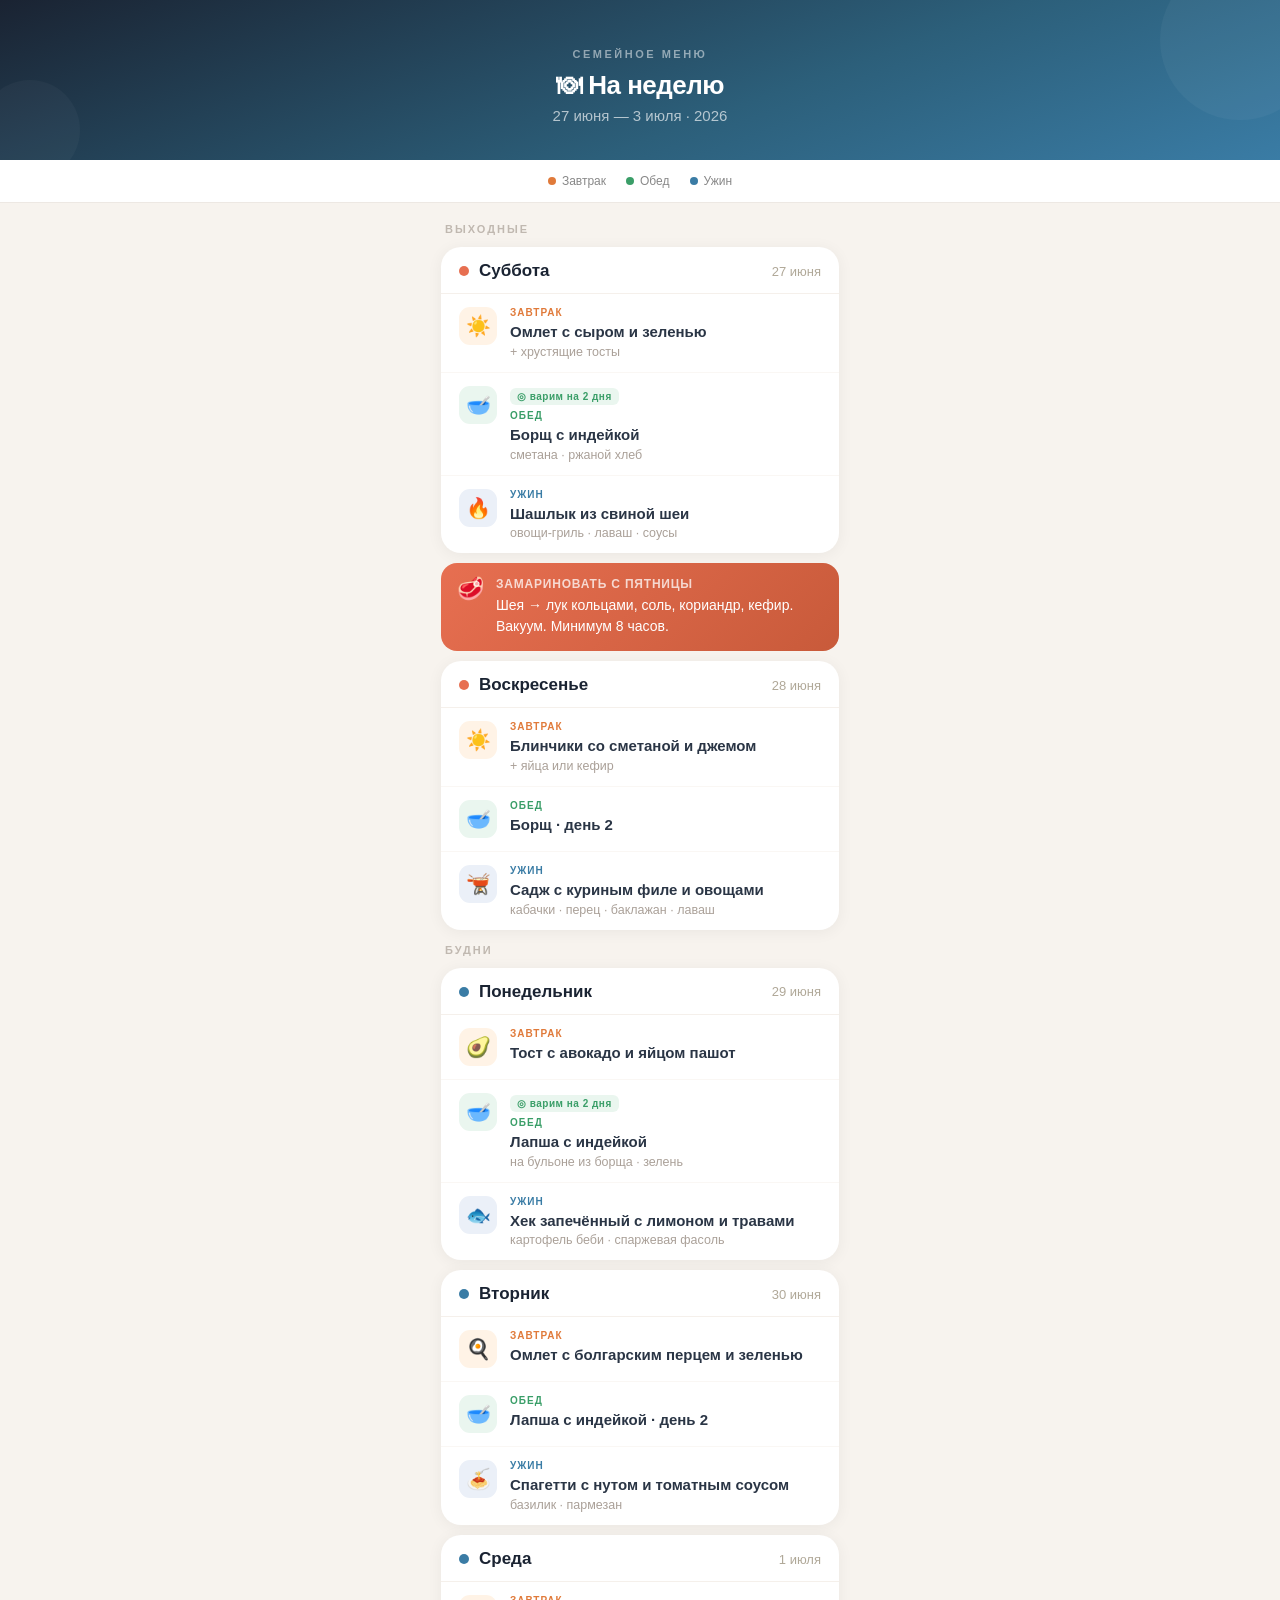
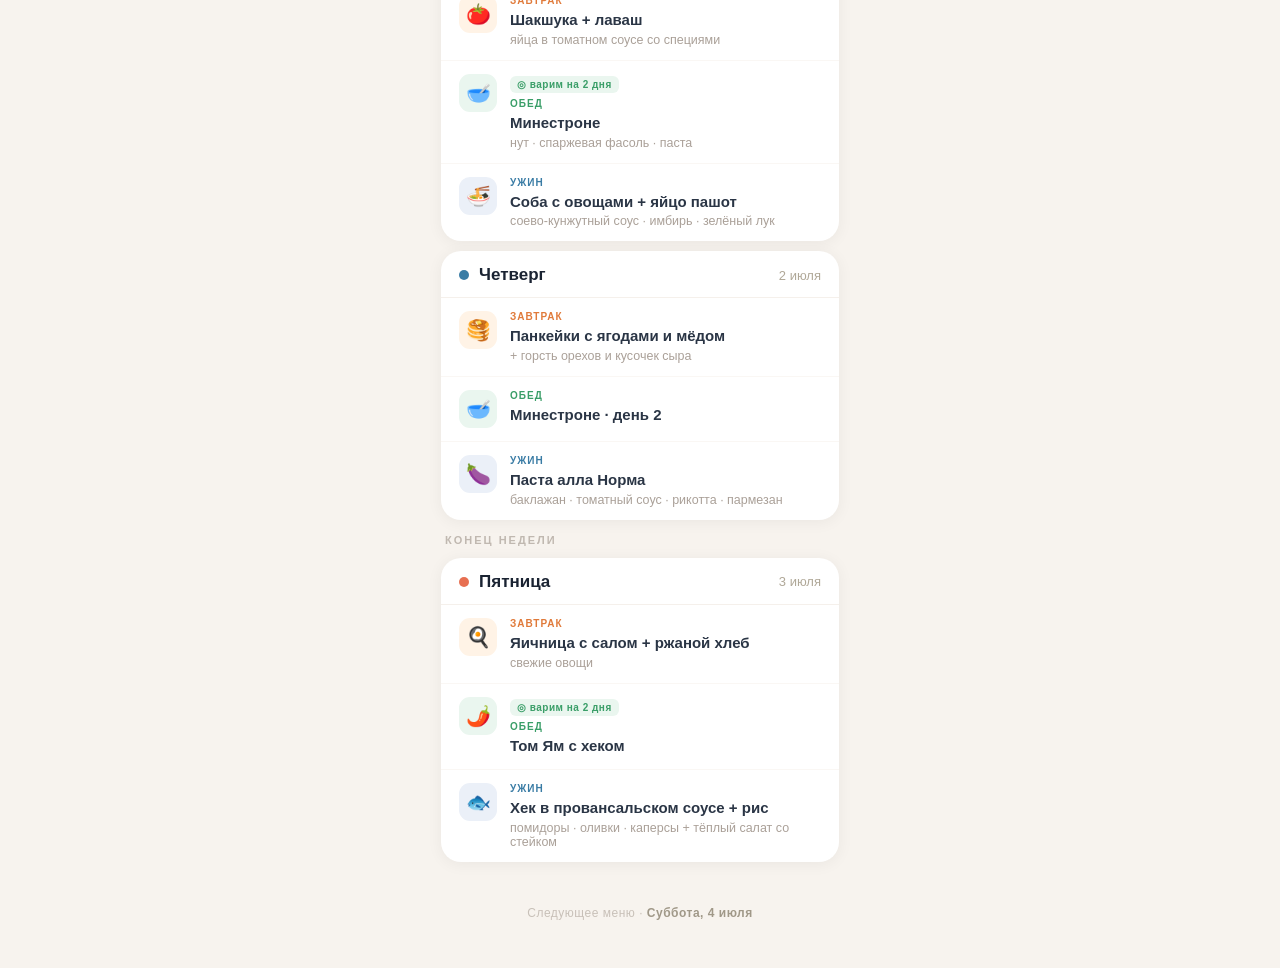
==== menu.html @ 15a36bbd "Add weekly family meal plan HTML for June 27 – July 3 Mobile-first iPhone-optimized meal plan page w" ====
<!DOCTYPE html>
<html lang="ru">
<head>
<meta charset="UTF-8">
<meta name="viewport" content="width=device-width, initial-scale=1.0, maximum-scale=1.0, user-scalable=no">
<title>Меню · 27 июня — 3 июля</title>
<style>
  * { margin: 0; padding: 0; box-sizing: border-box; }

  body {
    font-family: -apple-system, BlinkMacSystemFont, 'SF Pro Display', 'Helvetica Neue', sans-serif;
    background: #F7F3EE;
    color: #1A2332;
    min-height: 100vh;
  }

  /* HEADER */
  .header {
    background: linear-gradient(160deg, #1A2332 0%, #2C5F7A 60%, #3A7CA5 100%);
    padding: 48px 24px 36px;
    text-align: center;
    position: relative;
    overflow: hidden;
  }
  .header::before {
    content: '';
    position: absolute;
    top: -40px; right: -40px;
    width: 160px; height: 160px;
    border-radius: 50%;
    background: rgba(255,255,255,0.04);
  }
  .header::after {
    content: '';
    position: absolute;
    bottom: -20px; left: -20px;
    width: 100px; height: 100px;
    border-radius: 50%;
    background: rgba(255,255,255,0.03);
  }
  .header-label {
    font-size: 11px;
    font-weight: 600;
    letter-spacing: 2.5px;
    text-transform: uppercase;
    color: rgba(255,255,255,0.5);
    margin-bottom: 10px;
  }
  .header-title {
    font-size: 26px;
    font-weight: 800;
    color: #fff;
    margin-bottom: 6px;
    letter-spacing: -0.5px;
  }
  .header-dates {
    font-size: 15px;
    color: rgba(255,255,255,0.65);
    font-weight: 400;
  }

  /* LEGEND */
  .legend {
    display: flex;
    justify-content: center;
    gap: 20px;
    padding: 14px 20px;
    background: white;
    border-bottom: 1px solid #EDE8E3;
  }
  .legend-item {
    display: flex;
    align-items: center;
    gap: 6px;
    font-size: 12px;
    color: #888;
    font-weight: 500;
  }
  .legend-dot {
    width: 8px; height: 8px;
    border-radius: 50%;
  }

  /* CONTENT */
  .content {
    padding: 16px;
    max-width: 430px;
    margin: 0 auto;
    display: flex;
    flex-direction: column;
    gap: 10px;
  }

  /* DAY CARD */
  .day-card {
    background: white;
    border-radius: 20px;
    overflow: hidden;
    box-shadow: 0 2px 16px rgba(0,0,0,0.055);
  }

  .day-header {
    padding: 14px 18px 12px;
    border-bottom: 1px solid #F5F0EB;
    display: flex;
    align-items: center;
    gap: 10px;
  }
  .day-dot {
    width: 10px; height: 10px;
    border-radius: 50%;
    flex-shrink: 0;
  }
  .dot-weekend { background: #E76F51; }
  .dot-weekday { background: #3A7CA5; }

  .day-name {
    font-size: 17px;
    font-weight: 700;
    color: #1A2332;
    flex: 1;
  }
  .day-date {
    font-size: 13px;
    color: #B0A898;
    font-weight: 400;
  }

  /* MEAL ROW */
  .meal {
    padding: 13px 18px;
    display: flex;
    gap: 13px;
    align-items: flex-start;
    border-bottom: 1px solid #FAF7F4;
  }
  .meal:last-child { border-bottom: none; }

  .meal-icon {
    width: 38px; height: 38px;
    border-radius: 11px;
    display: flex;
    align-items: center;
    justify-content: center;
    font-size: 20px;
    flex-shrink: 0;
  }
  .icon-b { background: #FFF3E6; }
  .icon-l { background: #EAF6EF; }
  .icon-d { background: #EBF0F8; }

  .meal-content { flex: 1; }

  .meal-label {
    font-size: 10px;
    font-weight: 700;
    text-transform: uppercase;
    letter-spacing: 1px;
    margin-bottom: 3px;
  }
  .label-b { color: #E07A3A; }
  .label-l { color: #3A9E68; }
  .label-d { color: #3A7CA5; }

  .meal-text {
    font-size: 15px;
    color: #2A3545;
    line-height: 1.45;
    font-weight: 600;
  }
  .meal-sub {
    font-size: 12.5px;
    color: #AAA098;
    margin-top: 2px;
    font-weight: 400;
  }

  /* SOUP BADGE */
  .soup-tag {
    display: inline-flex;
    align-items: center;
    gap: 4px;
    font-size: 10px;
    font-weight: 700;
    letter-spacing: 0.5px;
    color: #3A9E68;
    background: #EAF6EF;
    padding: 3px 7px;
    border-radius: 6px;
    margin-bottom: 5px;
  }

  /* TIP CARD */
  .tip-card {
    border-radius: 16px;
    background: linear-gradient(135deg, #E76F51 0%, #C85A3A 100%);
    padding: 14px 16px;
    display: flex;
    gap: 12px;
    align-items: flex-start;
  }
  .tip-emoji {
    font-size: 22px;
    line-height: 1;
    flex-shrink: 0;
    margin-top: 1px;
  }
  .tip-content {}
  .tip-title {
    font-size: 12px;
    font-weight: 700;
    text-transform: uppercase;
    letter-spacing: 0.8px;
    color: rgba(255,255,255,0.75);
    margin-bottom: 4px;
  }
  .tip-text {
    font-size: 14px;
    color: white;
    line-height: 1.5;
    font-weight: 500;
  }

  /* SECTION TITLE */
  .section-title {
    font-size: 11px;
    font-weight: 700;
    letter-spacing: 2px;
    text-transform: uppercase;
    color: #C0B8B0;
    padding: 4px 4px 2px;
  }

  /* FOOTER */
  .footer {
    text-align: center;
    padding: 28px 16px 48px;
    color: #C8C0B8;
    font-size: 12px;
    font-weight: 500;
    letter-spacing: 0.5px;
  }
  .footer strong {
    color: #A09888;
  }
</style>
</head>
<body>

<div class="header">
  <div class="header-label">Семейное меню</div>
  <div class="header-title">🍽 На неделю</div>
  <div class="header-dates">27 июня — 3 июля · 2026</div>
</div>

<div class="legend">
  <div class="legend-item">
    <div class="legend-dot" style="background:#E07A3A"></div>Завтрак
  </div>
  <div class="legend-item">
    <div class="legend-dot" style="background:#3A9E68"></div>Обед
  </div>
  <div class="legend-item">
    <div class="legend-dot" style="background:#3A7CA5"></div>Ужин
  </div>
</div>

<div class="content">

  <div class="section-title">Выходные</div>

  <!-- СУББОТА -->
  <div class="day-card">
    <div class="day-header">
      <div class="day-dot dot-weekend"></div>
      <div class="day-name">Суббота</div>
      <div class="day-date">27 июня</div>
    </div>
    <div class="meal">
      <div class="meal-icon icon-b">☀️</div>
      <div class="meal-content">
        <div class="meal-label label-b">Завтрак</div>
        <div class="meal-text">Омлет с сыром и зеленью</div>
        <div class="meal-sub">+ хрустящие тосты</div>
      </div>
    </div>
    <div class="meal">
      <div class="meal-icon icon-l">🥣</div>
      <div class="meal-content">
        <div class="soup-tag">◎ варим на 2 дня</div>
        <div class="meal-label label-l">Обед</div>
        <div class="meal-text">Борщ с индейкой</div>
        <div class="meal-sub">сметана · ржаной хлеб</div>
      </div>
    </div>
    <div class="meal">
      <div class="meal-icon icon-d">🔥</div>
      <div class="meal-content">
        <div class="meal-label label-d">Ужин</div>
        <div class="meal-text">Шашлык из свиной шеи</div>
        <div class="meal-sub">овощи-гриль · лаваш · соусы</div>
      </div>
    </div>
  </div>

  <!-- TIP -->
  <div class="tip-card">
    <div class="tip-emoji">🥩</div>
    <div class="tip-content">
      <div class="tip-title">Замариновать с пятницы</div>
      <div class="tip-text">Шея → лук кольцами, соль, кориандр, кефир. Вакуум. Минимум 8 часов.</div>
    </div>
  </div>

  <!-- ВОСКРЕСЕНЬЕ -->
  <div class="day-card">
    <div class="day-header">
      <div class="day-dot dot-weekend"></div>
      <div class="day-name">Воскресенье</div>
      <div class="day-date">28 июня</div>
    </div>
    <div class="meal">
      <div class="meal-icon icon-b">☀️</div>
      <div class="meal-content">
        <div class="meal-label label-b">Завтрак</div>
        <div class="meal-text">Блинчики со сметаной и джемом</div>
        <div class="meal-sub">+ яйца или кефир</div>
      </div>
    </div>
    <div class="meal">
      <div class="meal-icon icon-l">🥣</div>
      <div class="meal-content">
        <div class="meal-label label-l">Обед</div>
        <div class="meal-text">Борщ · день 2</div>
      </div>
    </div>
    <div class="meal">
      <div class="meal-icon icon-d">🫕</div>
      <div class="meal-content">
        <div class="meal-label label-d">Ужин</div>
        <div class="meal-text">Садж с куриным филе и овощами</div>
        <div class="meal-sub">кабачки · перец · баклажан · лаваш</div>
      </div>
    </div>
  </div>

  <div class="section-title">Будни</div>

  <!-- ПОНЕДЕЛЬНИК -->
  <div class="day-card">
    <div class="day-header">
      <div class="day-dot dot-weekday"></div>
      <div class="day-name">Понедельник</div>
      <div class="day-date">29 июня</div>
    </div>
    <div class="meal">
      <div class="meal-icon icon-b">🥑</div>
      <div class="meal-content">
        <div class="meal-label label-b">Завтрак</div>
        <div class="meal-text">Тост с авокадо и яйцом пашот</div>
      </div>
    </div>
    <div class="meal">
      <div class="meal-icon icon-l">🥣</div>
      <div class="meal-content">
        <div class="soup-tag">◎ варим на 2 дня</div>
        <div class="meal-label label-l">Обед</div>
        <div class="meal-text">Лапша с индейкой</div>
        <div class="meal-sub">на бульоне из борща · зелень</div>
      </div>
    </div>
    <div class="meal">
      <div class="meal-icon icon-d">🐟</div>
      <div class="meal-content">
        <div class="meal-label label-d">Ужин</div>
        <div class="meal-text">Хек запечённый с лимоном и травами</div>
        <div class="meal-sub">картофель беби · спаржевая фасоль</div>
      </div>
    </div>
  </div>

  <!-- ВТОРНИК -->
  <div class="day-card">
    <div class="day-header">
      <div class="day-dot dot-weekday"></div>
      <div class="day-name">Вторник</div>
      <div class="day-date">30 июня</div>
    </div>
    <div class="meal">
      <div class="meal-icon icon-b">🍳</div>
      <div class="meal-content">
        <div class="meal-label label-b">Завтрак</div>
        <div class="meal-text">Омлет с болгарским перцем и зеленью</div>
      </div>
    </div>
    <div class="meal">
      <div class="meal-icon icon-l">🥣</div>
      <div class="meal-content">
        <div class="meal-label label-l">Обед</div>
        <div class="meal-text">Лапша с индейкой · день 2</div>
      </div>
    </div>
    <div class="meal">
      <div class="meal-icon icon-d">🍝</div>
      <div class="meal-content">
        <div class="meal-label label-d">Ужин</div>
        <div class="meal-text">Спагетти с нутом и томатным соусом</div>
        <div class="meal-sub">базилик · пармезан</div>
      </div>
    </div>
  </div>

  <!-- СРЕДА -->
  <div class="day-card">
    <div class="day-header">
      <div class="day-dot dot-weekday"></div>
      <div class="day-name">Среда</div>
      <div class="day-date">1 июля</div>
    </div>
    <div class="meal">
      <div class="meal-icon icon-b">🍅</div>
      <div class="meal-content">
        <div class="meal-label label-b">Завтрак</div>
        <div class="meal-text">Шакшука + лаваш</div>
        <div class="meal-sub">яйца в томатном соусе со специями</div>
      </div>
    </div>
    <div class="meal">
      <div class="meal-icon icon-l">🥣</div>
      <div class="meal-content">
        <div class="soup-tag">◎ варим на 2 дня</div>
        <div class="meal-label label-l">Обед</div>
        <div class="meal-text">Минестроне</div>
        <div class="meal-sub">нут · спаржевая фасоль · паста</div>
      </div>
    </div>
    <div class="meal">
      <div class="meal-icon icon-d">🍜</div>
      <div class="meal-content">
        <div class="meal-label label-d">Ужин</div>
        <div class="meal-text">Соба с овощами + яйцо пашот</div>
        <div class="meal-sub">соево-кунжутный соус · имбирь · зелёный лук</div>
      </div>
    </div>
  </div>

  <!-- ЧЕТВЕРГ -->
  <div class="day-card">
    <div class="day-header">
      <div class="day-dot dot-weekday"></div>
      <div class="day-name">Четверг</div>
      <div class="day-date">2 июля</div>
    </div>
    <div class="meal">
      <div class="meal-icon icon-b">🥞</div>
      <div class="meal-content">
        <div class="meal-label label-b">Завтрак</div>
        <div class="meal-text">Панкейки с ягодами и мёдом</div>
        <div class="meal-sub">+ горсть орехов и кусочек сыра</div>
      </div>
    </div>
    <div class="meal">
      <div class="meal-icon icon-l">🥣</div>
      <div class="meal-content">
        <div class="meal-label label-l">Обед</div>
        <div class="meal-text">Минестроне · день 2</div>
      </div>
    </div>
    <div class="meal">
      <div class="meal-icon icon-d">🍆</div>
      <div class="meal-content">
        <div class="meal-label label-d">Ужин</div>
        <div class="meal-text">Паста алла Норма</div>
        <div class="meal-sub">баклажан · томатный соус · рикотта · пармезан</div>
      </div>
    </div>
  </div>

  <div class="section-title">Конец недели</div>

  <!-- ПЯТНИЦА -->
  <div class="day-card">
    <div class="day-header">
      <div class="day-dot dot-weekend"></div>
      <div class="day-name">Пятница</div>
      <div class="day-date">3 июля</div>
    </div>
    <div class="meal">
      <div class="meal-icon icon-b">🍳</div>
      <div class="meal-content">
        <div class="meal-label label-b">Завтрак</div>
        <div class="meal-text">Яичница с салом + ржаной хлеб</div>
        <div class="meal-sub">свежие овощи</div>
      </div>
    </div>
    <div class="meal">
      <div class="meal-icon icon-l">🌶️</div>
      <div class="meal-content">
        <div class="soup-tag">◎ варим на 2 дня</div>
        <div class="meal-label label-l">Обед</div>
        <div class="meal-text">Том Ям с хеком</div>
      </div>
    </div>
    <div class="meal">
      <div class="meal-icon icon-d">🐟</div>
      <div class="meal-content">
        <div class="meal-label label-d">Ужин</div>
        <div class="meal-text">Хек в провансальском соусе + рис</div>
        <div class="meal-sub">помидоры · оливки · каперсы + тёплый салат со стейком</div>
      </div>
    </div>
  </div>

</div>

<div class="footer">
  Следующее меню · <strong>Суббота, 4 июля</strong>
</div>

</body>
</html>
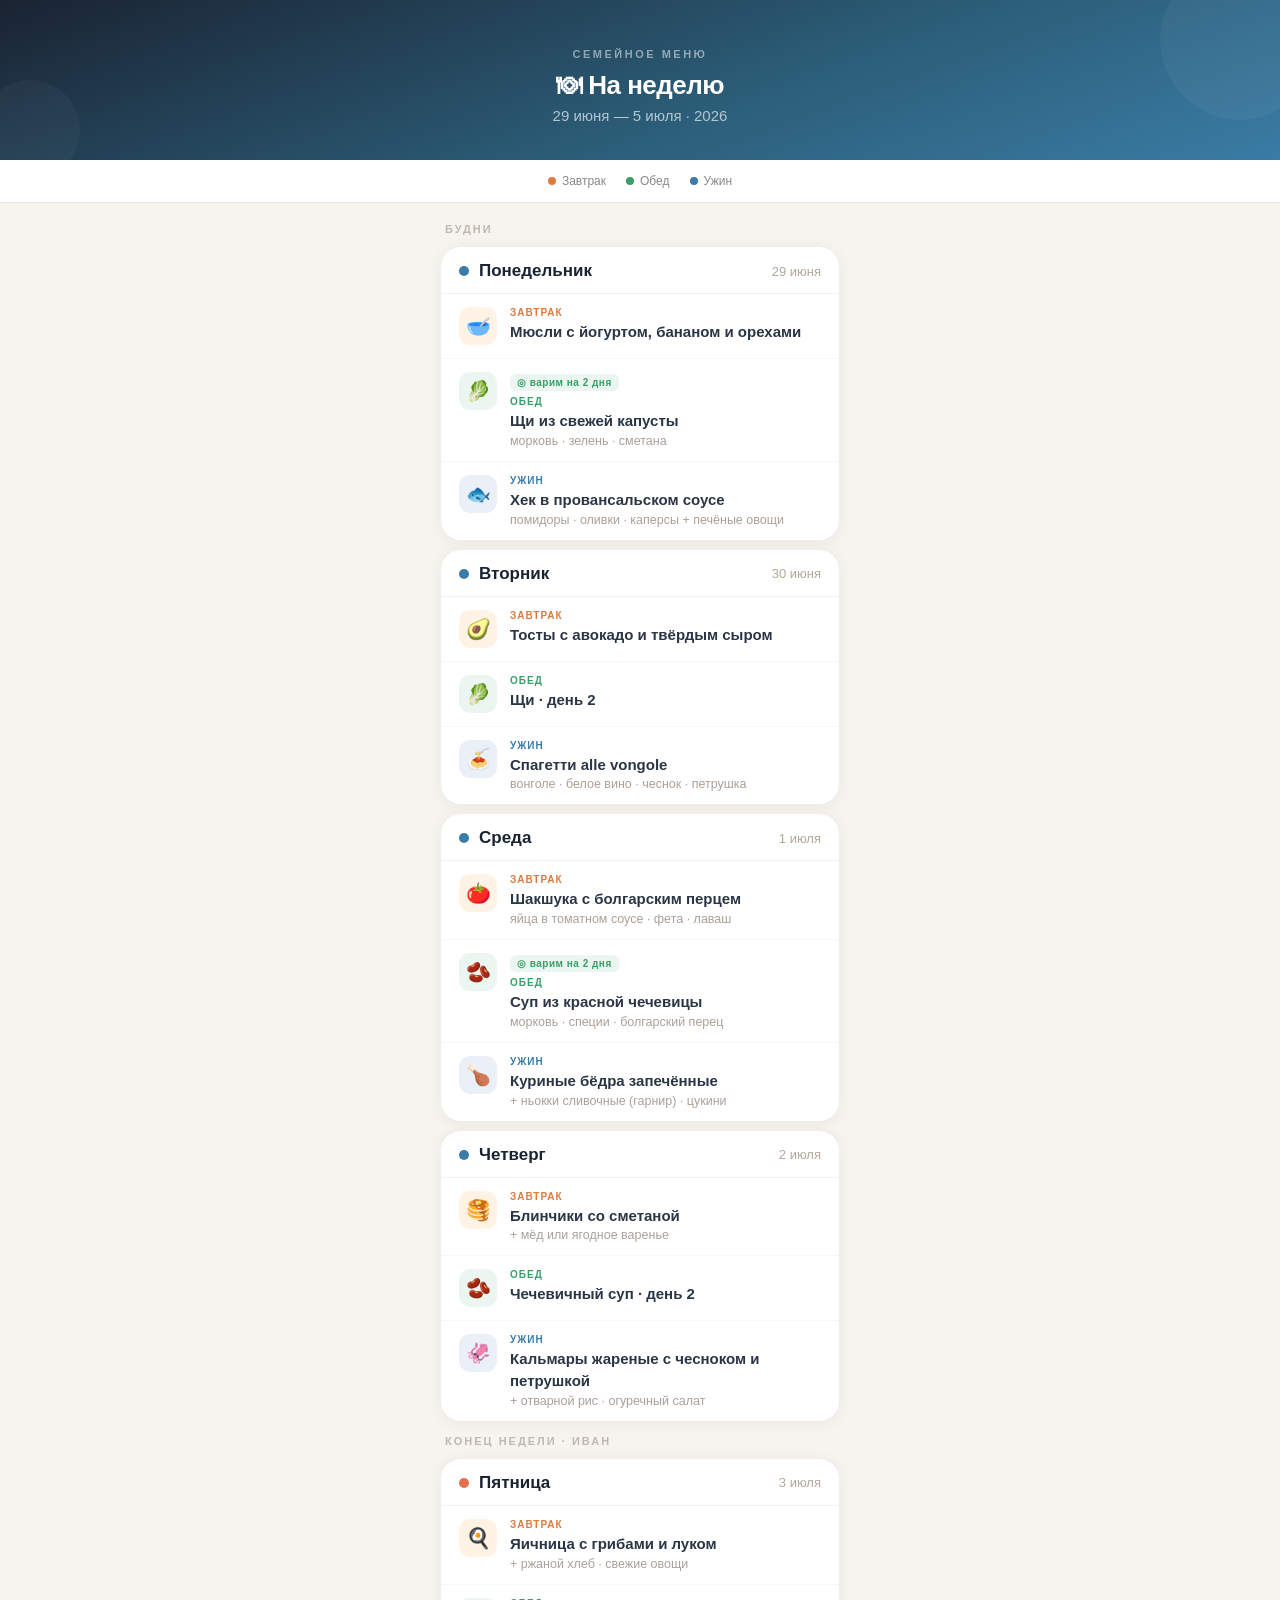
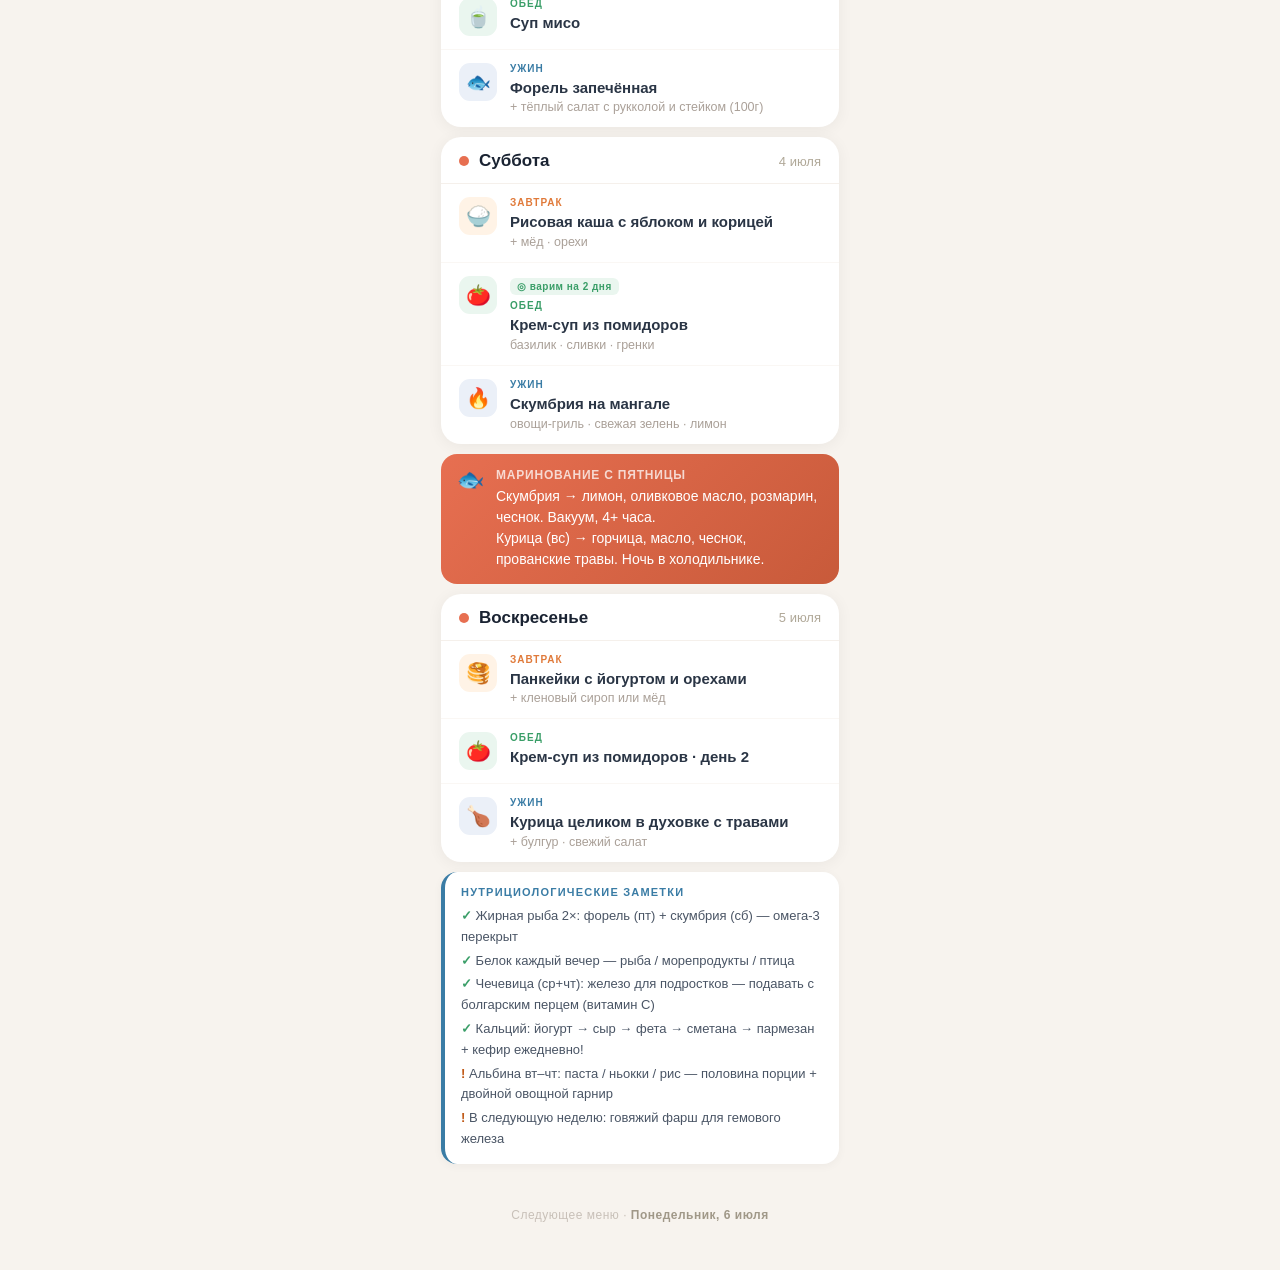
==== commit c9d4473b: "Исправленное меню 29 июня — 5 июля: замена минестроне, ньокки как гарнир, меньше яиц - Минестроне (с" ====
--- a/menu.html
+++ b/menu.html
@@ -3,7 +3,7 @@
 <head>
 <meta charset="UTF-8">
 <meta name="viewport" content="width=device-width, initial-scale=1.0, maximum-scale=1.0, user-scalable=no">
-<title>Меню · 27 июня — 3 июля</title>
+<title>Меню · 29 июня — 5 июля</title>
 <style>
   * { margin: 0; padding: 0; box-sizing: border-box; }
 
@@ -221,6 +221,32 @@
     font-weight: 500;
   }
 
+  /* NUTRI CARD */
+  .nutri-card {
+    border-radius: 16px;
+    background: white;
+    border-left: 4px solid #3A7CA5;
+    padding: 14px 16px;
+    box-shadow: 0 2px 10px rgba(0,0,0,0.045);
+  }
+  .nutri-title {
+    font-size: 11px;
+    font-weight: 700;
+    text-transform: uppercase;
+    letter-spacing: 1.2px;
+    color: #3A7CA5;
+    margin-bottom: 8px;
+  }
+  .nutri-row {
+    font-size: 13px;
+    color: #4A5565;
+    line-height: 1.6;
+    margin-bottom: 3px;
+  }
+  .nutri-row:last-child { margin-bottom: 0; }
+  .nutri-ok { color: #3A9E68; font-weight: 600; }
+  .nutri-warn { color: #C05A18; font-weight: 600; }
+
   /* SECTION TITLE */
   .section-title {
     font-size: 11px;
@@ -250,7 +276,7 @@
 <div class="header">
   <div class="header-label">Семейное меню</div>
   <div class="header-title">🍽 На неделю</div>
-  <div class="header-dates">27 июня — 3 июля · 2026</div>
+  <div class="header-dates">29 июня — 5 июля · 2026</div>
 </div>
 
 <div class="legend">
@@ -267,83 +293,6 @@
 
 <div class="content">
 
-  <div class="section-title">Выходные</div>
-
-  <!-- СУББОТА -->
-  <div class="day-card">
-    <div class="day-header">
-      <div class="day-dot dot-weekend"></div>
-      <div class="day-name">Суббота</div>
-      <div class="day-date">27 июня</div>
-    </div>
-    <div class="meal">
-      <div class="meal-icon icon-b">☀️</div>
-      <div class="meal-content">
-        <div class="meal-label label-b">Завтрак</div>
-        <div class="meal-text">Омлет с сыром и зеленью</div>
-        <div class="meal-sub">+ хрустящие тосты</div>
-      </div>
-    </div>
-    <div class="meal">
-      <div class="meal-icon icon-l">🥣</div>
-      <div class="meal-content">
-        <div class="soup-tag">◎ варим на 2 дня</div>
-        <div class="meal-label label-l">Обед</div>
-        <div class="meal-text">Борщ с индейкой</div>
-        <div class="meal-sub">сметана · ржаной хлеб</div>
-      </div>
-    </div>
-    <div class="meal">
-      <div class="meal-icon icon-d">🔥</div>
-      <div class="meal-content">
-        <div class="meal-label label-d">Ужин</div>
-        <div class="meal-text">Шашлык из свиной шеи</div>
-        <div class="meal-sub">овощи-гриль · лаваш · соусы</div>
-      </div>
-    </div>
-  </div>
-
-  <!-- TIP -->
-  <div class="tip-card">
-    <div class="tip-emoji">🥩</div>
-    <div class="tip-content">
-      <div class="tip-title">Замариновать с пятницы</div>
-      <div class="tip-text">Шея → лук кольцами, соль, кориандр, кефир. Вакуум. Минимум 8 часов.</div>
-    </div>
-  </div>
-
-  <!-- ВОСКРЕСЕНЬЕ -->
-  <div class="day-card">
-    <div class="day-header">
-      <div class="day-dot dot-weekend"></div>
-      <div class="day-name">Воскресенье</div>
-      <div class="day-date">28 июня</div>
-    </div>
-    <div class="meal">
-      <div class="meal-icon icon-b">☀️</div>
-      <div class="meal-content">
-        <div class="meal-label label-b">Завтрак</div>
-        <div class="meal-text">Блинчики со сметаной и джемом</div>
-        <div class="meal-sub">+ яйца или кефир</div>
-      </div>
-    </div>
-    <div class="meal">
-      <div class="meal-icon icon-l">🥣</div>
-      <div class="meal-content">
-        <div class="meal-label label-l">Обед</div>
-        <div class="meal-text">Борщ · день 2</div>
-      </div>
-    </div>
-    <div class="meal">
-      <div class="meal-icon icon-d">🫕</div>
-      <div class="meal-content">
-        <div class="meal-label label-d">Ужин</div>
-        <div class="meal-text">Садж с куриным филе и овощами</div>
-        <div class="meal-sub">кабачки · перец · баклажан · лаваш</div>
-      </div>
-    </div>
-  </div>
-
   <div class="section-title">Будни</div>
 
   <!-- ПОНЕДЕЛЬНИК -->
@@ -354,27 +303,27 @@
       <div class="day-date">29 июня</div>
     </div>
     <div class="meal">
-      <div class="meal-icon icon-b">🥑</div>
-      <div class="meal-content">
-        <div class="meal-label label-b">Завтрак</div>
-        <div class="meal-text">Тост с авокадо и яйцом пашот</div>
-      </div>
-    </div>
-    <div class="meal">
-      <div class="meal-icon icon-l">🥣</div>
+      <div class="meal-icon icon-b">🥣</div>
+      <div class="meal-content">
+        <div class="meal-label label-b">Завтрак</div>
+        <div class="meal-text">Мюсли с йогуртом, бананом и орехами</div>
+      </div>
+    </div>
+    <div class="meal">
+      <div class="meal-icon icon-l">🥬</div>
       <div class="meal-content">
         <div class="soup-tag">◎ варим на 2 дня</div>
         <div class="meal-label label-l">Обед</div>
-        <div class="meal-text">Лапша с индейкой</div>
-        <div class="meal-sub">на бульоне из борща · зелень</div>
+        <div class="meal-text">Щи из свежей капусты</div>
+        <div class="meal-sub">морковь · зелень · сметана</div>
       </div>
     </div>
     <div class="meal">
       <div class="meal-icon icon-d">🐟</div>
       <div class="meal-content">
         <div class="meal-label label-d">Ужин</div>
-        <div class="meal-text">Хек запечённый с лимоном и травами</div>
-        <div class="meal-sub">картофель беби · спаржевая фасоль</div>
+        <div class="meal-text">Хек в провансальском соусе</div>
+        <div class="meal-sub">помидоры · оливки · каперсы + печёные овощи</div>
       </div>
     </div>
   </div>
@@ -387,25 +336,25 @@
       <div class="day-date">30 июня</div>
     </div>
     <div class="meal">
-      <div class="meal-icon icon-b">🍳</div>
-      <div class="meal-content">
-        <div class="meal-label label-b">Завтрак</div>
-        <div class="meal-text">Омлет с болгарским перцем и зеленью</div>
-      </div>
-    </div>
-    <div class="meal">
-      <div class="meal-icon icon-l">🥣</div>
-      <div class="meal-content">
-        <div class="meal-label label-l">Обед</div>
-        <div class="meal-text">Лапша с индейкой · день 2</div>
+      <div class="meal-icon icon-b">🥑</div>
+      <div class="meal-content">
+        <div class="meal-label label-b">Завтрак</div>
+        <div class="meal-text">Тосты с авокадо и твёрдым сыром</div>
+      </div>
+    </div>
+    <div class="meal">
+      <div class="meal-icon icon-l">🥬</div>
+      <div class="meal-content">
+        <div class="meal-label label-l">Обед</div>
+        <div class="meal-text">Щи · день 2</div>
       </div>
     </div>
     <div class="meal">
       <div class="meal-icon icon-d">🍝</div>
       <div class="meal-content">
         <div class="meal-label label-d">Ужин</div>
-        <div class="meal-text">Спагетти с нутом и томатным соусом</div>
-        <div class="meal-sub">базилик · пармезан</div>
+        <div class="meal-text">Спагетти alle vongole</div>
+        <div class="meal-sub">вонголе · белое вино · чеснок · петрушка</div>
       </div>
     </div>
   </div>
@@ -421,25 +370,25 @@
       <div class="meal-icon icon-b">🍅</div>
       <div class="meal-content">
         <div class="meal-label label-b">Завтрак</div>
-        <div class="meal-text">Шакшука + лаваш</div>
-        <div class="meal-sub">яйца в томатном соусе со специями</div>
-      </div>
-    </div>
-    <div class="meal">
-      <div class="meal-icon icon-l">🥣</div>
+        <div class="meal-text">Шакшука с болгарским перцем</div>
+        <div class="meal-sub">яйца в томатном соусе · фета · лаваш</div>
+      </div>
+    </div>
+    <div class="meal">
+      <div class="meal-icon icon-l">🫘</div>
       <div class="meal-content">
         <div class="soup-tag">◎ варим на 2 дня</div>
         <div class="meal-label label-l">Обед</div>
-        <div class="meal-text">Минестроне</div>
-        <div class="meal-sub">нут · спаржевая фасоль · паста</div>
-      </div>
-    </div>
-    <div class="meal">
-      <div class="meal-icon icon-d">🍜</div>
-      <div class="meal-content">
-        <div class="meal-label label-d">Ужин</div>
-        <div class="meal-text">Соба с овощами + яйцо пашот</div>
-        <div class="meal-sub">соево-кунжутный соус · имбирь · зелёный лук</div>
+        <div class="meal-text">Суп из красной чечевицы</div>
+        <div class="meal-sub">морковь · специи · болгарский перец</div>
+      </div>
+    </div>
+    <div class="meal">
+      <div class="meal-icon icon-d">🍗</div>
+      <div class="meal-content">
+        <div class="meal-label label-d">Ужин</div>
+        <div class="meal-text">Куриные бёдра запечённые</div>
+        <div class="meal-sub">+ ньокки сливочные (гарнир) · цукини</div>
       </div>
     </div>
   </div>
@@ -455,28 +404,28 @@
       <div class="meal-icon icon-b">🥞</div>
       <div class="meal-content">
         <div class="meal-label label-b">Завтрак</div>
-        <div class="meal-text">Панкейки с ягодами и мёдом</div>
-        <div class="meal-sub">+ горсть орехов и кусочек сыра</div>
-      </div>
-    </div>
-    <div class="meal">
-      <div class="meal-icon icon-l">🥣</div>
-      <div class="meal-content">
-        <div class="meal-label label-l">Обед</div>
-        <div class="meal-text">Минестроне · день 2</div>
-      </div>
-    </div>
-    <div class="meal">
-      <div class="meal-icon icon-d">🍆</div>
-      <div class="meal-content">
-        <div class="meal-label label-d">Ужин</div>
-        <div class="meal-text">Паста алла Норма</div>
-        <div class="meal-sub">баклажан · томатный соус · рикотта · пармезан</div>
-      </div>
-    </div>
-  </div>
-
-  <div class="section-title">Конец недели</div>
+        <div class="meal-text">Блинчики со сметаной</div>
+        <div class="meal-sub">+ мёд или ягодное варенье</div>
+      </div>
+    </div>
+    <div class="meal">
+      <div class="meal-icon icon-l">🫘</div>
+      <div class="meal-content">
+        <div class="meal-label label-l">Обед</div>
+        <div class="meal-text">Чечевичный суп · день 2</div>
+      </div>
+    </div>
+    <div class="meal">
+      <div class="meal-icon icon-d">🦑</div>
+      <div class="meal-content">
+        <div class="meal-label label-d">Ужин</div>
+        <div class="meal-text">Кальмары жареные с чесноком и петрушкой</div>
+        <div class="meal-sub">+ отварной рис · огуречный салат</div>
+      </div>
+    </div>
+  </div>
+
+  <div class="section-title">Конец недели · Иван</div>
 
   <!-- ПЯТНИЦА -->
   <div class="day-card">
@@ -489,32 +438,117 @@
       <div class="meal-icon icon-b">🍳</div>
       <div class="meal-content">
         <div class="meal-label label-b">Завтрак</div>
-        <div class="meal-text">Яичница с салом + ржаной хлеб</div>
-        <div class="meal-sub">свежие овощи</div>
-      </div>
-    </div>
-    <div class="meal">
-      <div class="meal-icon icon-l">🌶️</div>
+        <div class="meal-text">Яичница с грибами и луком</div>
+        <div class="meal-sub">+ ржаной хлеб · свежие овощи</div>
+      </div>
+    </div>
+    <div class="meal">
+      <div class="meal-icon icon-l">🍵</div>
+      <div class="meal-content">
+        <div class="meal-label label-l">Обед</div>
+        <div class="meal-text">Суп мисо</div>
+      </div>
+    </div>
+    <div class="meal">
+      <div class="meal-icon icon-d">🐟</div>
+      <div class="meal-content">
+        <div class="meal-label label-d">Ужин</div>
+        <div class="meal-text">Форель запечённая</div>
+        <div class="meal-sub">+ тёплый салат с рукколой и стейком (100г)</div>
+      </div>
+    </div>
+  </div>
+
+  <!-- СУББОТА -->
+  <div class="day-card">
+    <div class="day-header">
+      <div class="day-dot dot-weekend"></div>
+      <div class="day-name">Суббота</div>
+      <div class="day-date">4 июля</div>
+    </div>
+    <div class="meal">
+      <div class="meal-icon icon-b">🍚</div>
+      <div class="meal-content">
+        <div class="meal-label label-b">Завтрак</div>
+        <div class="meal-text">Рисовая каша с яблоком и корицей</div>
+        <div class="meal-sub">+ мёд · орехи</div>
+      </div>
+    </div>
+    <div class="meal">
+      <div class="meal-icon icon-l">🍅</div>
       <div class="meal-content">
         <div class="soup-tag">◎ варим на 2 дня</div>
         <div class="meal-label label-l">Обед</div>
-        <div class="meal-text">Том Ям с хеком</div>
-      </div>
-    </div>
-    <div class="meal">
-      <div class="meal-icon icon-d">🐟</div>
-      <div class="meal-content">
-        <div class="meal-label label-d">Ужин</div>
-        <div class="meal-text">Хек в провансальском соусе + рис</div>
-        <div class="meal-sub">помидоры · оливки · каперсы + тёплый салат со стейком</div>
-      </div>
-    </div>
+        <div class="meal-text">Крем-суп из помидоров</div>
+        <div class="meal-sub">базилик · сливки · гренки</div>
+      </div>
+    </div>
+    <div class="meal">
+      <div class="meal-icon icon-d">🔥</div>
+      <div class="meal-content">
+        <div class="meal-label label-d">Ужин</div>
+        <div class="meal-text">Скумбрия на мангале</div>
+        <div class="meal-sub">овощи-гриль · свежая зелень · лимон</div>
+      </div>
+    </div>
+  </div>
+
+  <!-- TIP -->
+  <div class="tip-card">
+    <div class="tip-emoji">🐟</div>
+    <div class="tip-content">
+      <div class="tip-title">Маринование с пятницы</div>
+      <div class="tip-text">Скумбрия → лимон, оливковое масло, розмарин, чеснок. Вакуум, 4+ часа.<br>Курица (вс) → горчица, масло, чеснок, прованские травы. Ночь в холодильнике.</div>
+    </div>
+  </div>
+
+  <!-- ВОСКРЕСЕНЬЕ -->
+  <div class="day-card">
+    <div class="day-header">
+      <div class="day-dot dot-weekend"></div>
+      <div class="day-name">Воскресенье</div>
+      <div class="day-date">5 июля</div>
+    </div>
+    <div class="meal">
+      <div class="meal-icon icon-b">🥞</div>
+      <div class="meal-content">
+        <div class="meal-label label-b">Завтрак</div>
+        <div class="meal-text">Панкейки с йогуртом и орехами</div>
+        <div class="meal-sub">+ кленовый сироп или мёд</div>
+      </div>
+    </div>
+    <div class="meal">
+      <div class="meal-icon icon-l">🍅</div>
+      <div class="meal-content">
+        <div class="meal-label label-l">Обед</div>
+        <div class="meal-text">Крем-суп из помидоров · день 2</div>
+      </div>
+    </div>
+    <div class="meal">
+      <div class="meal-icon icon-d">🍗</div>
+      <div class="meal-content">
+        <div class="meal-label label-d">Ужин</div>
+        <div class="meal-text">Курица целиком в духовке с травами</div>
+        <div class="meal-sub">+ булгур · свежий салат</div>
+      </div>
+    </div>
+  </div>
+
+  <!-- NUTRI NOTES -->
+  <div class="nutri-card">
+    <div class="nutri-title">Нутрициологические заметки</div>
+    <div class="nutri-row"><span class="nutri-ok">✓</span> Жирная рыба 2×: форель (пт) + скумбрия (сб) — омега-3 перекрыт</div>
+    <div class="nutri-row"><span class="nutri-ok">✓</span> Белок каждый вечер — рыба / морепродукты / птица</div>
+    <div class="nutri-row"><span class="nutri-ok">✓</span> Чечевица (ср+чт): железо для подростков — подавать с болгарским перцем (витамин С)</div>
+    <div class="nutri-row"><span class="nutri-ok">✓</span> Кальций: йогурт → сыр → фета → сметана → пармезан + кефир ежедневно!</div>
+    <div class="nutri-row"><span class="nutri-warn">!</span> Альбина вт–чт: паста / ньокки / рис — половина порции + двойной овощной гарнир</div>
+    <div class="nutri-row"><span class="nutri-warn">!</span> В следующую неделю: говяжий фарш для гемового железа</div>
   </div>
 
 </div>
 
 <div class="footer">
-  Следующее меню · <strong>Суббота, 4 июля</strong>
+  Следующее меню · <strong>Понедельник, 6 июля</strong>
 </div>
 
 </body>
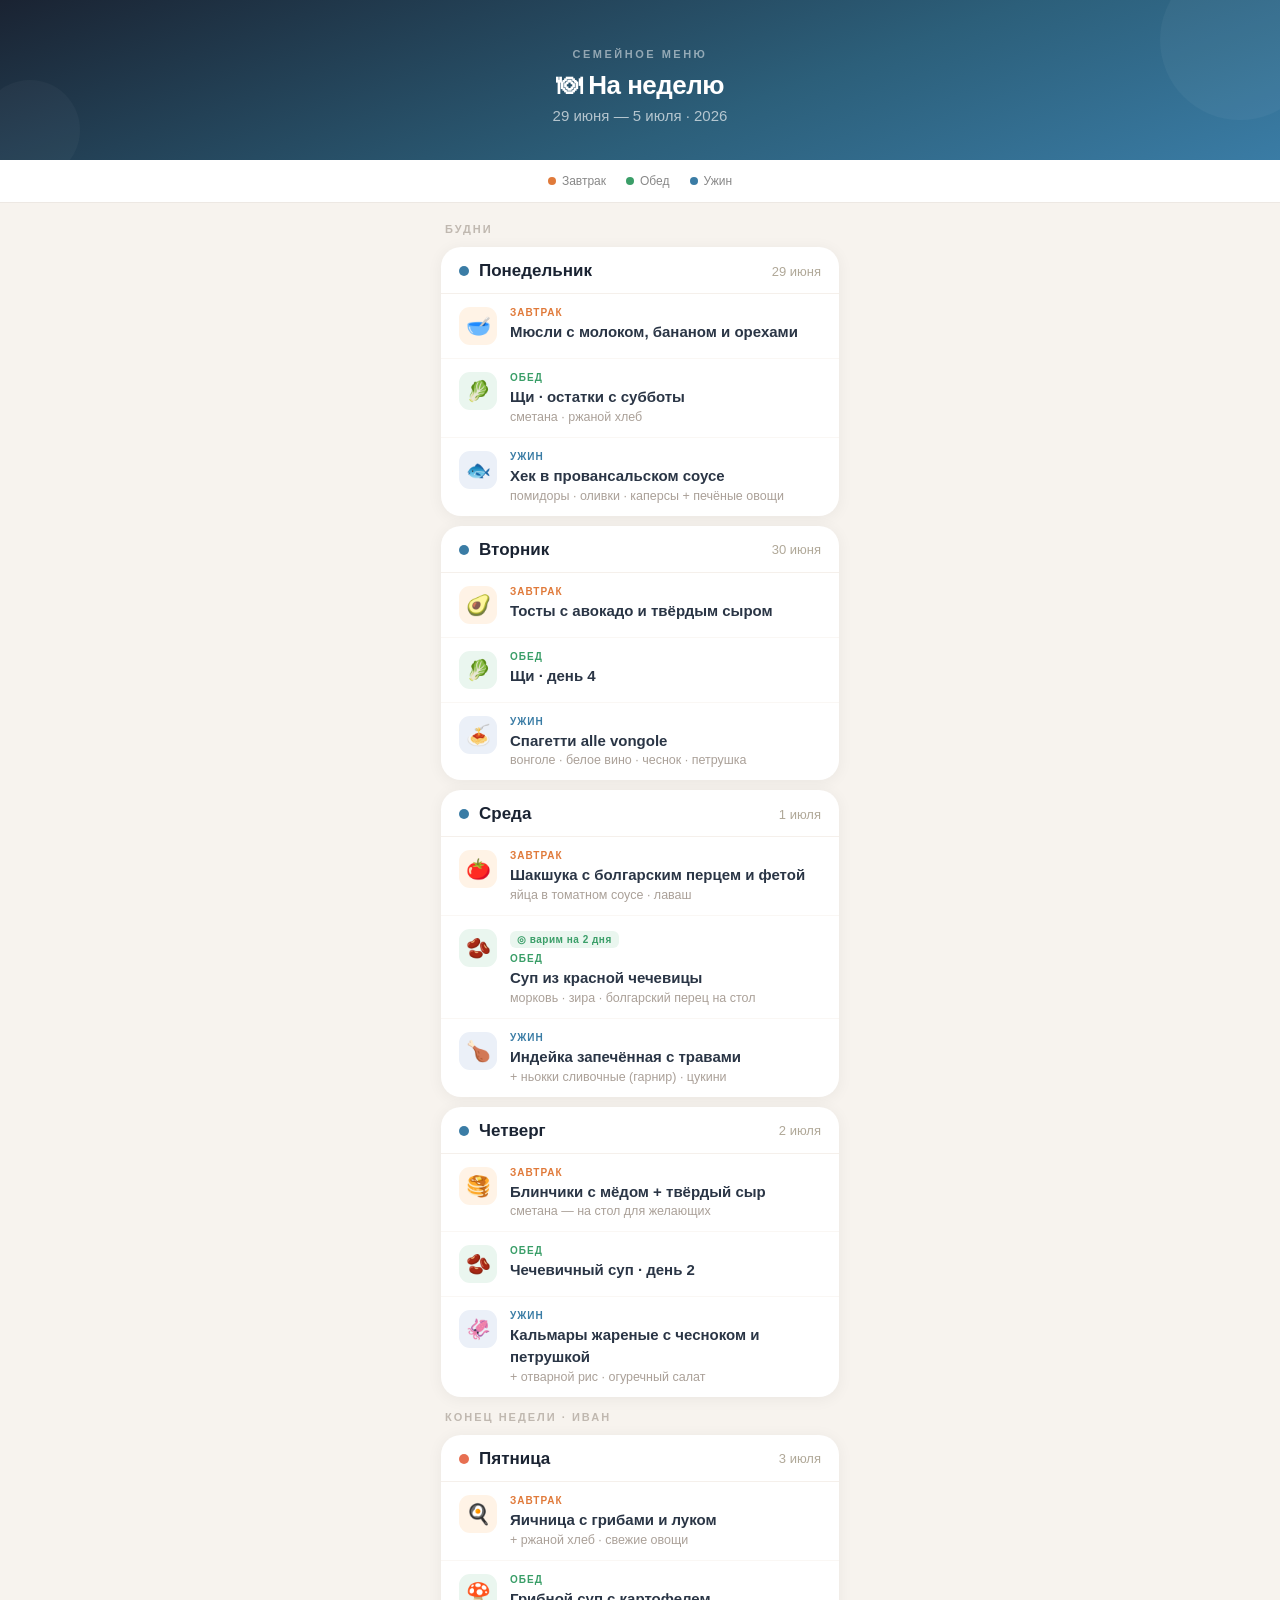
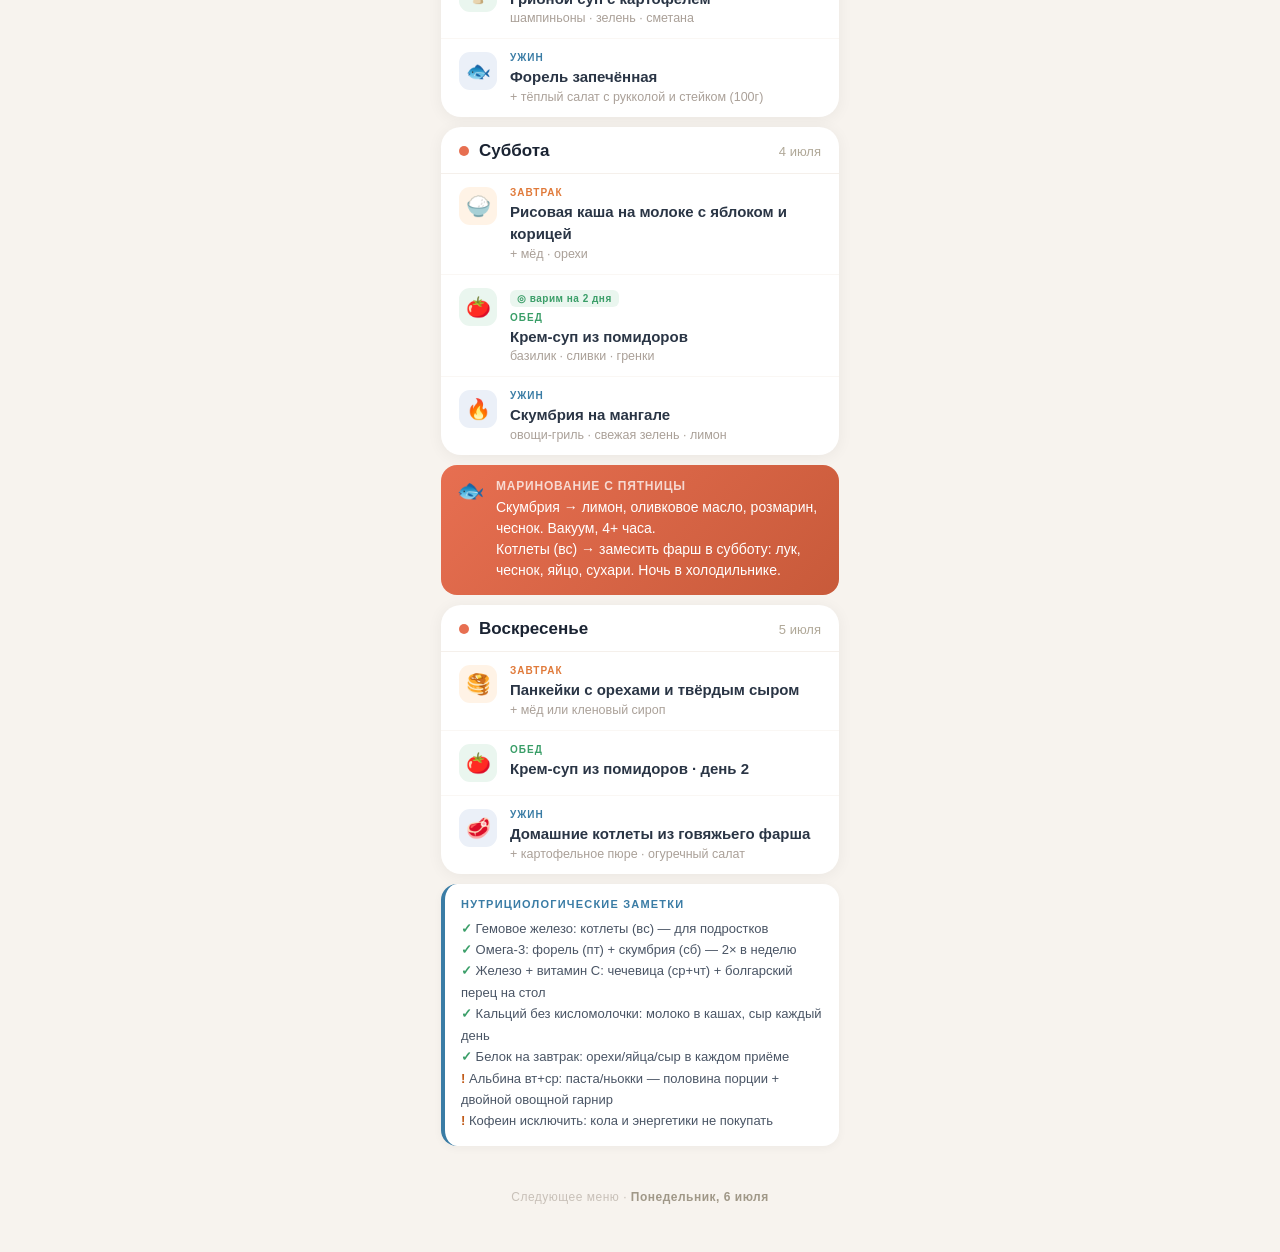
==== commit 922d4e0d: "Финальное меню 29 июня — 5 июля: баланс белка, кальций без кисломолочки, атомоксетин - Добавлена инд" ====
--- a/menu.html
+++ b/menu.html
@@ -14,7 +14,6 @@
     min-height: 100vh;
   }
 
-  /* HEADER */
   .header {
     background: linear-gradient(160deg, #1A2332 0%, #2C5F7A 60%, #3A7CA5 100%);
     padding: 48px 24px 36px;
@@ -59,7 +58,6 @@
     font-weight: 400;
   }
 
-  /* LEGEND */
   .legend {
     display: flex;
     justify-content: center;
@@ -76,12 +74,8 @@
     color: #888;
     font-weight: 500;
   }
-  .legend-dot {
-    width: 8px; height: 8px;
-    border-radius: 50%;
-  }
-
-  /* CONTENT */
+  .legend-dot { width: 8px; height: 8px; border-radius: 50%; }
+
   .content {
     padding: 16px;
     max-width: 430px;
@@ -91,14 +85,12 @@
     gap: 10px;
   }
 
-  /* DAY CARD */
   .day-card {
     background: white;
     border-radius: 20px;
     overflow: hidden;
     box-shadow: 0 2px 16px rgba(0,0,0,0.055);
   }
-
   .day-header {
     padding: 14px 18px 12px;
     border-bottom: 1px solid #F5F0EB;
@@ -106,27 +98,12 @@
     align-items: center;
     gap: 10px;
   }
-  .day-dot {
-    width: 10px; height: 10px;
-    border-radius: 50%;
-    flex-shrink: 0;
-  }
+  .day-dot { width: 10px; height: 10px; border-radius: 50%; flex-shrink: 0; }
   .dot-weekend { background: #E76F51; }
   .dot-weekday { background: #3A7CA5; }
-
-  .day-name {
-    font-size: 17px;
-    font-weight: 700;
-    color: #1A2332;
-    flex: 1;
-  }
-  .day-date {
-    font-size: 13px;
-    color: #B0A898;
-    font-weight: 400;
-  }
-
-  /* MEAL ROW */
+  .day-name { font-size: 17px; font-weight: 700; color: #1A2332; flex: 1; }
+  .day-date { font-size: 13px; color: #B0A898; font-weight: 400; }
+
   .meal {
     padding: 13px 18px;
     display: flex;
@@ -150,7 +127,6 @@
   .icon-d { background: #EBF0F8; }
 
   .meal-content { flex: 1; }
-
   .meal-label {
     font-size: 10px;
     font-weight: 700;
@@ -162,20 +138,9 @@
   .label-l { color: #3A9E68; }
   .label-d { color: #3A7CA5; }
 
-  .meal-text {
-    font-size: 15px;
-    color: #2A3545;
-    line-height: 1.45;
-    font-weight: 600;
-  }
-  .meal-sub {
-    font-size: 12.5px;
-    color: #AAA098;
-    margin-top: 2px;
-    font-weight: 400;
-  }
-
-  /* SOUP BADGE */
+  .meal-text { font-size: 15px; color: #2A3545; line-height: 1.45; font-weight: 600; }
+  .meal-sub { font-size: 12.5px; color: #AAA098; margin-top: 2px; font-weight: 400; }
+
   .soup-tag {
     display: inline-flex;
     align-items: center;
@@ -190,7 +155,6 @@
     margin-bottom: 5px;
   }
 
-  /* TIP CARD */
   .tip-card {
     border-radius: 16px;
     background: linear-gradient(135deg, #E76F51 0%, #C85A3A 100%);
@@ -199,13 +163,7 @@
     gap: 12px;
     align-items: flex-start;
   }
-  .tip-emoji {
-    font-size: 22px;
-    line-height: 1;
-    flex-shrink: 0;
-    margin-top: 1px;
-  }
-  .tip-content {}
+  .tip-emoji { font-size: 22px; line-height: 1; flex-shrink: 0; margin-top: 1px; }
   .tip-title {
     font-size: 12px;
     font-weight: 700;
@@ -214,14 +172,8 @@
     color: rgba(255,255,255,0.75);
     margin-bottom: 4px;
   }
-  .tip-text {
-    font-size: 14px;
-    color: white;
-    line-height: 1.5;
-    font-weight: 500;
-  }
-
-  /* NUTRI CARD */
+  .tip-text { font-size: 14px; color: white; line-height: 1.5; font-weight: 500; }
+
   .nutri-card {
     border-radius: 16px;
     background: white;
@@ -237,17 +189,10 @@
     color: #3A7CA5;
     margin-bottom: 8px;
   }
-  .nutri-row {
-    font-size: 13px;
-    color: #4A5565;
-    line-height: 1.6;
-    margin-bottom: 3px;
-  }
-  .nutri-row:last-child { margin-bottom: 0; }
-  .nutri-ok { color: #3A9E68; font-weight: 600; }
-  .nutri-warn { color: #C05A18; font-weight: 600; }
-
-  /* SECTION TITLE */
+  .nutri-row { font-size: 13px; color: #4A5565; line-height: 1.65; }
+  .ok { color: #3A9E68; font-weight: 700; }
+  .warn { color: #C05A18; font-weight: 700; }
+
   .section-title {
     font-size: 11px;
     font-weight: 700;
@@ -257,7 +202,6 @@
     padding: 4px 4px 2px;
   }
 
-  /* FOOTER */
   .footer {
     text-align: center;
     padding: 28px 16px 48px;
@@ -266,9 +210,7 @@
     font-weight: 500;
     letter-spacing: 0.5px;
   }
-  .footer strong {
-    color: #A09888;
-  }
+  .footer strong { color: #A09888; }
 </style>
 </head>
 <body>
@@ -280,15 +222,9 @@
 </div>
 
 <div class="legend">
-  <div class="legend-item">
-    <div class="legend-dot" style="background:#E07A3A"></div>Завтрак
-  </div>
-  <div class="legend-item">
-    <div class="legend-dot" style="background:#3A9E68"></div>Обед
-  </div>
-  <div class="legend-item">
-    <div class="legend-dot" style="background:#3A7CA5"></div>Ужин
-  </div>
+  <div class="legend-item"><div class="legend-dot" style="background:#E07A3A"></div>Завтрак</div>
+  <div class="legend-item"><div class="legend-dot" style="background:#3A9E68"></div>Обед</div>
+  <div class="legend-item"><div class="legend-dot" style="background:#3A7CA5"></div>Ужин</div>
 </div>
 
 <div class="content">
@@ -306,16 +242,15 @@
       <div class="meal-icon icon-b">🥣</div>
       <div class="meal-content">
         <div class="meal-label label-b">Завтрак</div>
-        <div class="meal-text">Мюсли с йогуртом, бананом и орехами</div>
+        <div class="meal-text">Мюсли с молоком, бананом и орехами</div>
       </div>
     </div>
     <div class="meal">
       <div class="meal-icon icon-l">🥬</div>
       <div class="meal-content">
-        <div class="soup-tag">◎ варим на 2 дня</div>
-        <div class="meal-label label-l">Обед</div>
-        <div class="meal-text">Щи из свежей капусты</div>
-        <div class="meal-sub">морковь · зелень · сметана</div>
+        <div class="meal-label label-l">Обед</div>
+        <div class="meal-text">Щи · остатки с субботы</div>
+        <div class="meal-sub">сметана · ржаной хлеб</div>
       </div>
     </div>
     <div class="meal">
@@ -346,7 +281,7 @@
       <div class="meal-icon icon-l">🥬</div>
       <div class="meal-content">
         <div class="meal-label label-l">Обед</div>
-        <div class="meal-text">Щи · день 2</div>
+        <div class="meal-text">Щи · день 4</div>
       </div>
     </div>
     <div class="meal">
@@ -370,8 +305,8 @@
       <div class="meal-icon icon-b">🍅</div>
       <div class="meal-content">
         <div class="meal-label label-b">Завтрак</div>
-        <div class="meal-text">Шакшука с болгарским перцем</div>
-        <div class="meal-sub">яйца в томатном соусе · фета · лаваш</div>
+        <div class="meal-text">Шакшука с болгарским перцем и фетой</div>
+        <div class="meal-sub">яйца в томатном соусе · лаваш</div>
       </div>
     </div>
     <div class="meal">
@@ -380,14 +315,14 @@
         <div class="soup-tag">◎ варим на 2 дня</div>
         <div class="meal-label label-l">Обед</div>
         <div class="meal-text">Суп из красной чечевицы</div>
-        <div class="meal-sub">морковь · специи · болгарский перец</div>
+        <div class="meal-sub">морковь · зира · болгарский перец на стол</div>
       </div>
     </div>
     <div class="meal">
       <div class="meal-icon icon-d">🍗</div>
       <div class="meal-content">
         <div class="meal-label label-d">Ужин</div>
-        <div class="meal-text">Куриные бёдра запечённые</div>
+        <div class="meal-text">Индейка запечённая с травами</div>
         <div class="meal-sub">+ ньокки сливочные (гарнир) · цукини</div>
       </div>
     </div>
@@ -404,8 +339,8 @@
       <div class="meal-icon icon-b">🥞</div>
       <div class="meal-content">
         <div class="meal-label label-b">Завтрак</div>
-        <div class="meal-text">Блинчики со сметаной</div>
-        <div class="meal-sub">+ мёд или ягодное варенье</div>
+        <div class="meal-text">Блинчики с мёдом + твёрдый сыр</div>
+        <div class="meal-sub">сметана — на стол для желающих</div>
       </div>
     </div>
     <div class="meal">
@@ -443,10 +378,11 @@
       </div>
     </div>
     <div class="meal">
-      <div class="meal-icon icon-l">🍵</div>
-      <div class="meal-content">
-        <div class="meal-label label-l">Обед</div>
-        <div class="meal-text">Суп мисо</div>
+      <div class="meal-icon icon-l">🍄</div>
+      <div class="meal-content">
+        <div class="meal-label label-l">Обед</div>
+        <div class="meal-text">Грибной суп с картофелем</div>
+        <div class="meal-sub">шампиньоны · зелень · сметана</div>
       </div>
     </div>
     <div class="meal">
@@ -470,7 +406,7 @@
       <div class="meal-icon icon-b">🍚</div>
       <div class="meal-content">
         <div class="meal-label label-b">Завтрак</div>
-        <div class="meal-text">Рисовая каша с яблоком и корицей</div>
+        <div class="meal-text">Рисовая каша на молоке с яблоком и корицей</div>
         <div class="meal-sub">+ мёд · орехи</div>
       </div>
     </div>
@@ -498,7 +434,7 @@
     <div class="tip-emoji">🐟</div>
     <div class="tip-content">
       <div class="tip-title">Маринование с пятницы</div>
-      <div class="tip-text">Скумбрия → лимон, оливковое масло, розмарин, чеснок. Вакуум, 4+ часа.<br>Курица (вс) → горчица, масло, чеснок, прованские травы. Ночь в холодильнике.</div>
+      <div class="tip-text">Скумбрия → лимон, оливковое масло, розмарин, чеснок. Вакуум, 4+ часа.<br>Котлеты (вс) → замесить фарш в субботу: лук, чеснок, яйцо, сухари. Ночь в холодильнике.</div>
     </div>
   </div>
 
@@ -513,8 +449,8 @@
       <div class="meal-icon icon-b">🥞</div>
       <div class="meal-content">
         <div class="meal-label label-b">Завтрак</div>
-        <div class="meal-text">Панкейки с йогуртом и орехами</div>
-        <div class="meal-sub">+ кленовый сироп или мёд</div>
+        <div class="meal-text">Панкейки с орехами и твёрдым сыром</div>
+        <div class="meal-sub">+ мёд или кленовый сироп</div>
       </div>
     </div>
     <div class="meal">
@@ -525,11 +461,11 @@
       </div>
     </div>
     <div class="meal">
-      <div class="meal-icon icon-d">🍗</div>
-      <div class="meal-content">
-        <div class="meal-label label-d">Ужин</div>
-        <div class="meal-text">Курица целиком в духовке с травами</div>
-        <div class="meal-sub">+ булгур · свежий салат</div>
+      <div class="meal-icon icon-d">🥩</div>
+      <div class="meal-content">
+        <div class="meal-label label-d">Ужин</div>
+        <div class="meal-text">Домашние котлеты из говяжьего фарша</div>
+        <div class="meal-sub">+ картофельное пюре · огуречный салат</div>
       </div>
     </div>
   </div>
@@ -537,12 +473,13 @@
   <!-- NUTRI NOTES -->
   <div class="nutri-card">
     <div class="nutri-title">Нутрициологические заметки</div>
-    <div class="nutri-row"><span class="nutri-ok">✓</span> Жирная рыба 2×: форель (пт) + скумбрия (сб) — омега-3 перекрыт</div>
-    <div class="nutri-row"><span class="nutri-ok">✓</span> Белок каждый вечер — рыба / морепродукты / птица</div>
-    <div class="nutri-row"><span class="nutri-ok">✓</span> Чечевица (ср+чт): железо для подростков — подавать с болгарским перцем (витамин С)</div>
-    <div class="nutri-row"><span class="nutri-ok">✓</span> Кальций: йогурт → сыр → фета → сметана → пармезан + кефир ежедневно!</div>
-    <div class="nutri-row"><span class="nutri-warn">!</span> Альбина вт–чт: паста / ньокки / рис — половина порции + двойной овощной гарнир</div>
-    <div class="nutri-row"><span class="nutri-warn">!</span> В следующую неделю: говяжий фарш для гемового железа</div>
+    <div class="nutri-row"><span class="ok">✓</span> Гемовое железо: котлеты (вс) — для подростков</div>
+    <div class="nutri-row"><span class="ok">✓</span> Омега-3: форель (пт) + скумбрия (сб) — 2× в неделю</div>
+    <div class="nutri-row"><span class="ok">✓</span> Железо + витамин С: чечевица (ср+чт) + болгарский перец на стол</div>
+    <div class="nutri-row"><span class="ok">✓</span> Кальций без кисломолочки: молоко в кашах, сыр каждый день</div>
+    <div class="nutri-row"><span class="ok">✓</span> Белок на завтрак: орехи/яйца/сыр в каждом приёме</div>
+    <div class="nutri-row"><span class="warn">!</span> Альбина вт+ср: паста/ньокки — половина порции + двойной овощной гарнир</div>
+    <div class="nutri-row"><span class="warn">!</span> Кофеин исключить: кола и энергетики не покупать</div>
   </div>
 
 </div>
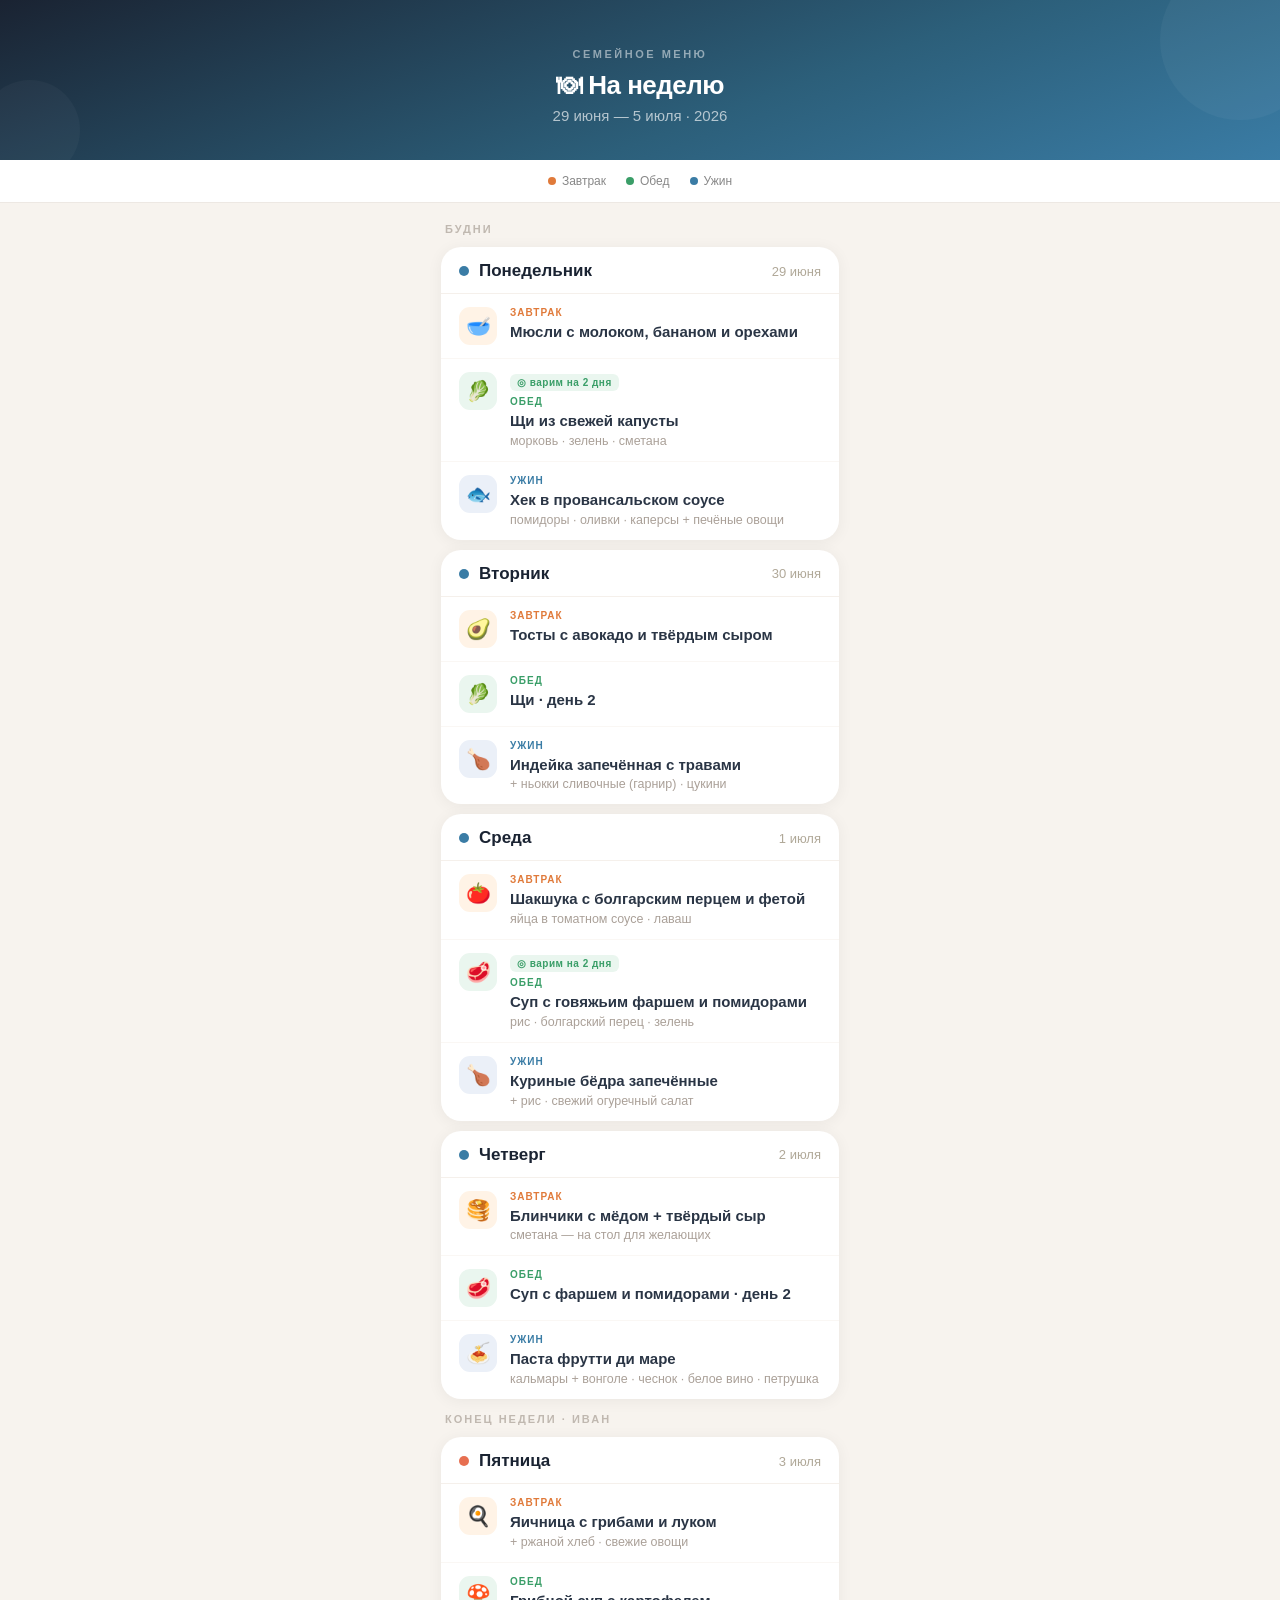
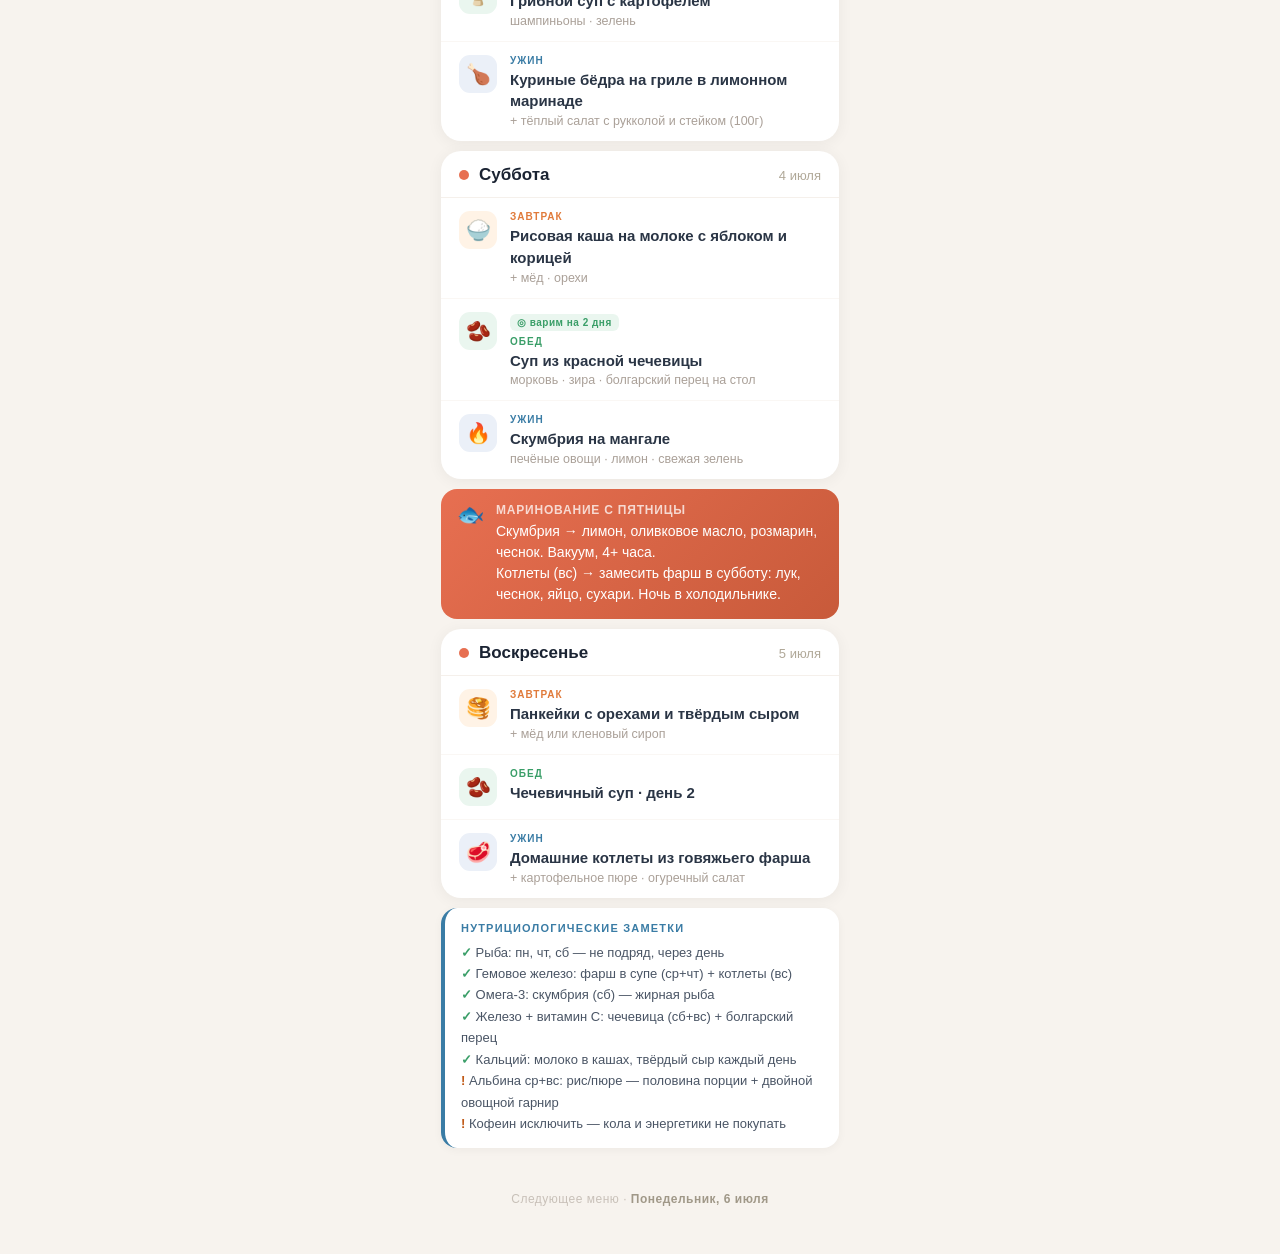
==== commit 60bdd23e: "Правка ужинов: рыба не подряд, суп с фаршем и помидорами, щи с понедельника - Убраны 2 подряд рыбных" ====
--- a/menu.html
+++ b/menu.html
@@ -248,9 +248,10 @@
     <div class="meal">
       <div class="meal-icon icon-l">🥬</div>
       <div class="meal-content">
-        <div class="meal-label label-l">Обед</div>
-        <div class="meal-text">Щи · остатки с субботы</div>
-        <div class="meal-sub">сметана · ржаной хлеб</div>
+        <div class="soup-tag">◎ варим на 2 дня</div>
+        <div class="meal-label label-l">Обед</div>
+        <div class="meal-text">Щи из свежей капусты</div>
+        <div class="meal-sub">морковь · зелень · сметана</div>
       </div>
     </div>
     <div class="meal">
@@ -281,15 +282,15 @@
       <div class="meal-icon icon-l">🥬</div>
       <div class="meal-content">
         <div class="meal-label label-l">Обед</div>
-        <div class="meal-text">Щи · день 4</div>
-      </div>
-    </div>
-    <div class="meal">
-      <div class="meal-icon icon-d">🍝</div>
-      <div class="meal-content">
-        <div class="meal-label label-d">Ужин</div>
-        <div class="meal-text">Спагетти alle vongole</div>
-        <div class="meal-sub">вонголе · белое вино · чеснок · петрушка</div>
+        <div class="meal-text">Щи · день 2</div>
+      </div>
+    </div>
+    <div class="meal">
+      <div class="meal-icon icon-d">🍗</div>
+      <div class="meal-content">
+        <div class="meal-label label-d">Ужин</div>
+        <div class="meal-text">Индейка запечённая с травами</div>
+        <div class="meal-sub">+ ньокки сливочные (гарнир) · цукини</div>
       </div>
     </div>
   </div>
@@ -310,20 +311,20 @@
       </div>
     </div>
     <div class="meal">
-      <div class="meal-icon icon-l">🫘</div>
+      <div class="meal-icon icon-l">🥩</div>
       <div class="meal-content">
         <div class="soup-tag">◎ варим на 2 дня</div>
         <div class="meal-label label-l">Обед</div>
-        <div class="meal-text">Суп из красной чечевицы</div>
-        <div class="meal-sub">морковь · зира · болгарский перец на стол</div>
+        <div class="meal-text">Суп с говяжьим фаршем и помидорами</div>
+        <div class="meal-sub">рис · болгарский перец · зелень</div>
       </div>
     </div>
     <div class="meal">
       <div class="meal-icon icon-d">🍗</div>
       <div class="meal-content">
         <div class="meal-label label-d">Ужин</div>
-        <div class="meal-text">Индейка запечённая с травами</div>
-        <div class="meal-sub">+ ньокки сливочные (гарнир) · цукини</div>
+        <div class="meal-text">Куриные бёдра запечённые</div>
+        <div class="meal-sub">+ рис · свежий огуречный салат</div>
       </div>
     </div>
   </div>
@@ -344,18 +345,18 @@
       </div>
     </div>
     <div class="meal">
-      <div class="meal-icon icon-l">🫘</div>
-      <div class="meal-content">
-        <div class="meal-label label-l">Обед</div>
-        <div class="meal-text">Чечевичный суп · день 2</div>
-      </div>
-    </div>
-    <div class="meal">
-      <div class="meal-icon icon-d">🦑</div>
-      <div class="meal-content">
-        <div class="meal-label label-d">Ужин</div>
-        <div class="meal-text">Кальмары жареные с чесноком и петрушкой</div>
-        <div class="meal-sub">+ отварной рис · огуречный салат</div>
+      <div class="meal-icon icon-l">🥩</div>
+      <div class="meal-content">
+        <div class="meal-label label-l">Обед</div>
+        <div class="meal-text">Суп с фаршем и помидорами · день 2</div>
+      </div>
+    </div>
+    <div class="meal">
+      <div class="meal-icon icon-d">🍝</div>
+      <div class="meal-content">
+        <div class="meal-label label-d">Ужин</div>
+        <div class="meal-text">Паста фрутти ди маре</div>
+        <div class="meal-sub">кальмары + вонголе · чеснок · белое вино · петрушка</div>
       </div>
     </div>
   </div>
@@ -382,14 +383,14 @@
       <div class="meal-content">
         <div class="meal-label label-l">Обед</div>
         <div class="meal-text">Грибной суп с картофелем</div>
-        <div class="meal-sub">шампиньоны · зелень · сметана</div>
-      </div>
-    </div>
-    <div class="meal">
-      <div class="meal-icon icon-d">🐟</div>
-      <div class="meal-content">
-        <div class="meal-label label-d">Ужин</div>
-        <div class="meal-text">Форель запечённая</div>
+        <div class="meal-sub">шампиньоны · зелень</div>
+      </div>
+    </div>
+    <div class="meal">
+      <div class="meal-icon icon-d">🍗</div>
+      <div class="meal-content">
+        <div class="meal-label label-d">Ужин</div>
+        <div class="meal-text">Куриные бёдра на гриле в лимонном маринаде</div>
         <div class="meal-sub">+ тёплый салат с рукколой и стейком (100г)</div>
       </div>
     </div>
@@ -411,12 +412,12 @@
       </div>
     </div>
     <div class="meal">
-      <div class="meal-icon icon-l">🍅</div>
+      <div class="meal-icon icon-l">🫘</div>
       <div class="meal-content">
         <div class="soup-tag">◎ варим на 2 дня</div>
         <div class="meal-label label-l">Обед</div>
-        <div class="meal-text">Крем-суп из помидоров</div>
-        <div class="meal-sub">базилик · сливки · гренки</div>
+        <div class="meal-text">Суп из красной чечевицы</div>
+        <div class="meal-sub">морковь · зира · болгарский перец на стол</div>
       </div>
     </div>
     <div class="meal">
@@ -424,7 +425,7 @@
       <div class="meal-content">
         <div class="meal-label label-d">Ужин</div>
         <div class="meal-text">Скумбрия на мангале</div>
-        <div class="meal-sub">овощи-гриль · свежая зелень · лимон</div>
+        <div class="meal-sub">печёные овощи · лимон · свежая зелень</div>
       </div>
     </div>
   </div>
@@ -454,10 +455,10 @@
       </div>
     </div>
     <div class="meal">
-      <div class="meal-icon icon-l">🍅</div>
-      <div class="meal-content">
-        <div class="meal-label label-l">Обед</div>
-        <div class="meal-text">Крем-суп из помидоров · день 2</div>
+      <div class="meal-icon icon-l">🫘</div>
+      <div class="meal-content">
+        <div class="meal-label label-l">Обед</div>
+        <div class="meal-text">Чечевичный суп · день 2</div>
       </div>
     </div>
     <div class="meal">
@@ -473,13 +474,13 @@
   <!-- NUTRI NOTES -->
   <div class="nutri-card">
     <div class="nutri-title">Нутрициологические заметки</div>
-    <div class="nutri-row"><span class="ok">✓</span> Гемовое железо: котлеты (вс) — для подростков</div>
-    <div class="nutri-row"><span class="ok">✓</span> Омега-3: форель (пт) + скумбрия (сб) — 2× в неделю</div>
-    <div class="nutri-row"><span class="ok">✓</span> Железо + витамин С: чечевица (ср+чт) + болгарский перец на стол</div>
-    <div class="nutri-row"><span class="ok">✓</span> Кальций без кисломолочки: молоко в кашах, сыр каждый день</div>
-    <div class="nutri-row"><span class="ok">✓</span> Белок на завтрак: орехи/яйца/сыр в каждом приёме</div>
-    <div class="nutri-row"><span class="warn">!</span> Альбина вт+ср: паста/ньокки — половина порции + двойной овощной гарнир</div>
-    <div class="nutri-row"><span class="warn">!</span> Кофеин исключить: кола и энергетики не покупать</div>
+    <div class="nutri-row"><span class="ok">✓</span> Рыба: пн, чт, сб — не подряд, через день</div>
+    <div class="nutri-row"><span class="ok">✓</span> Гемовое железо: фарш в супе (ср+чт) + котлеты (вс)</div>
+    <div class="nutri-row"><span class="ok">✓</span> Омега-3: скумбрия (сб) — жирная рыба</div>
+    <div class="nutri-row"><span class="ok">✓</span> Железо + витамин С: чечевица (сб+вс) + болгарский перец</div>
+    <div class="nutri-row"><span class="ok">✓</span> Кальций: молоко в кашах, твёрдый сыр каждый день</div>
+    <div class="nutri-row"><span class="warn">!</span> Альбина ср+вс: рис/пюре — половина порции + двойной овощной гарнир</div>
+    <div class="nutri-row"><span class="warn">!</span> Кофеин исключить — кола и энергетики не покупать</div>
   </div>
 
 </div>
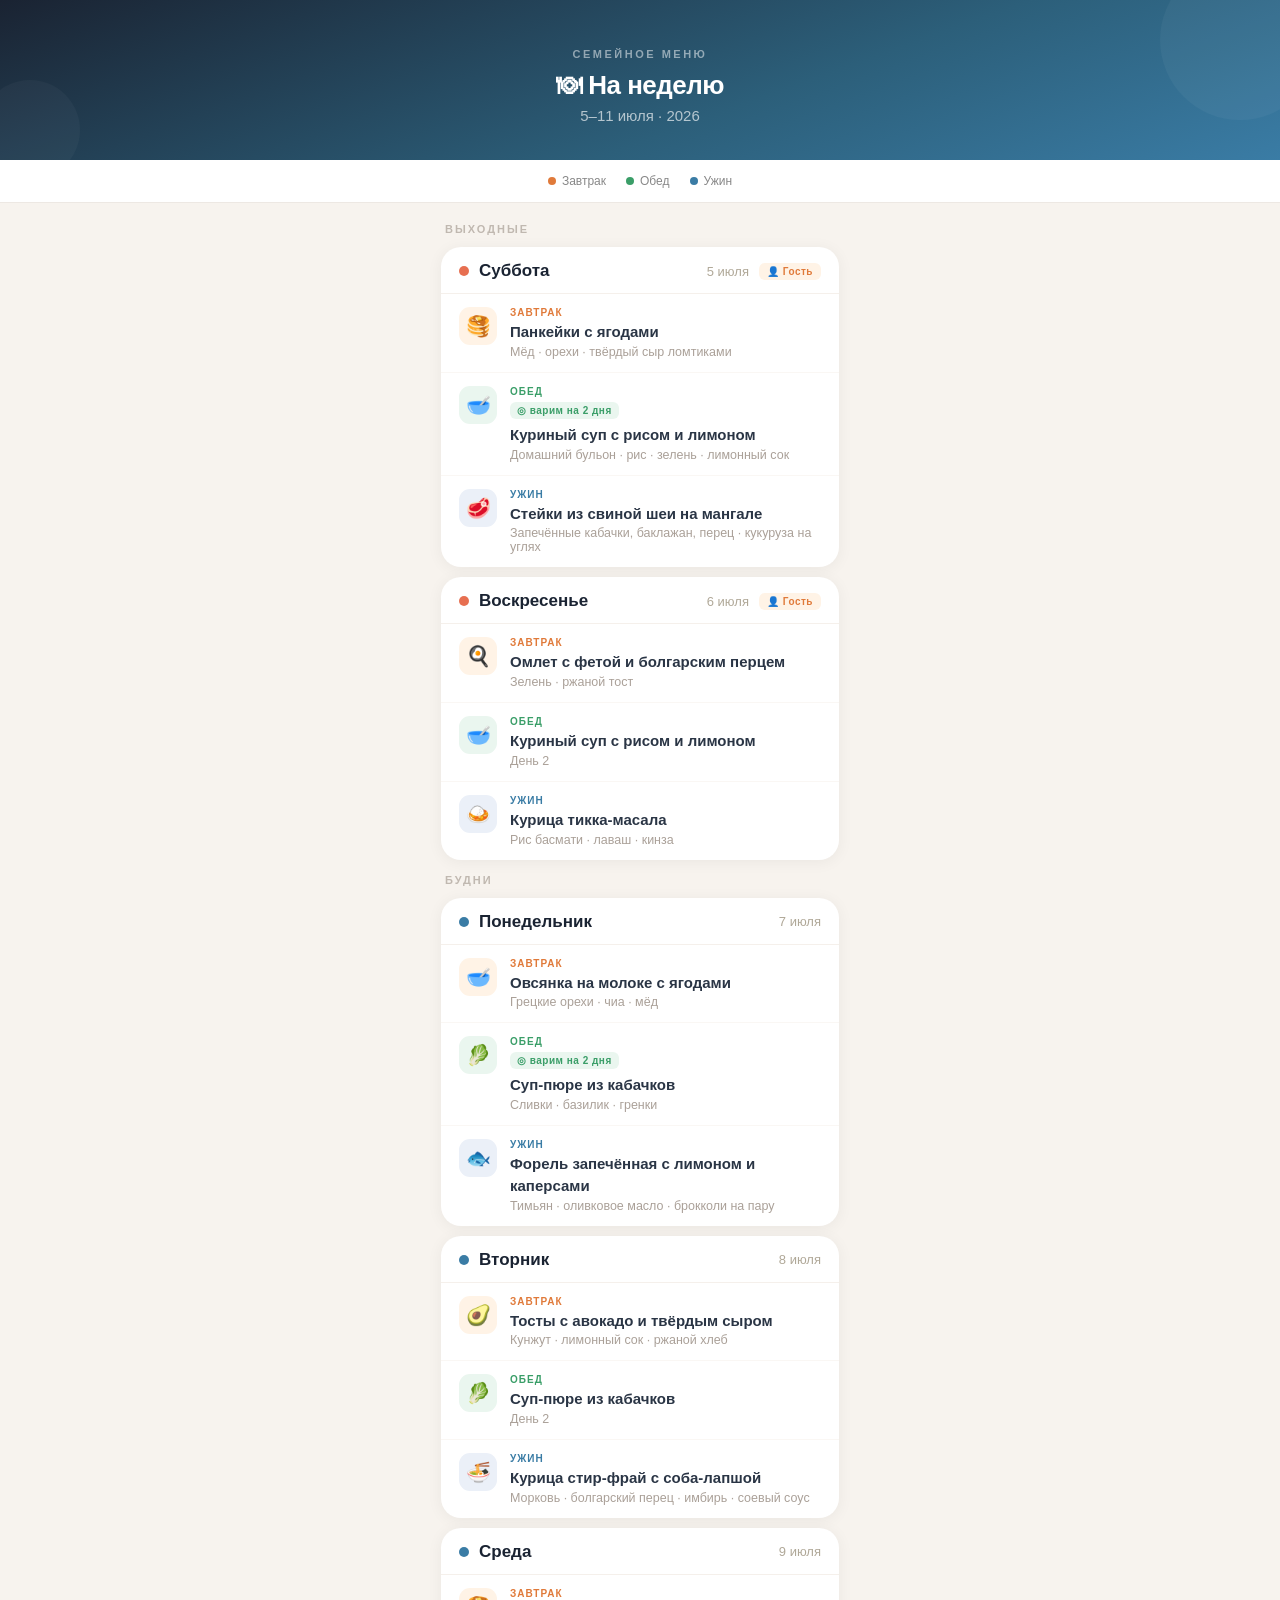
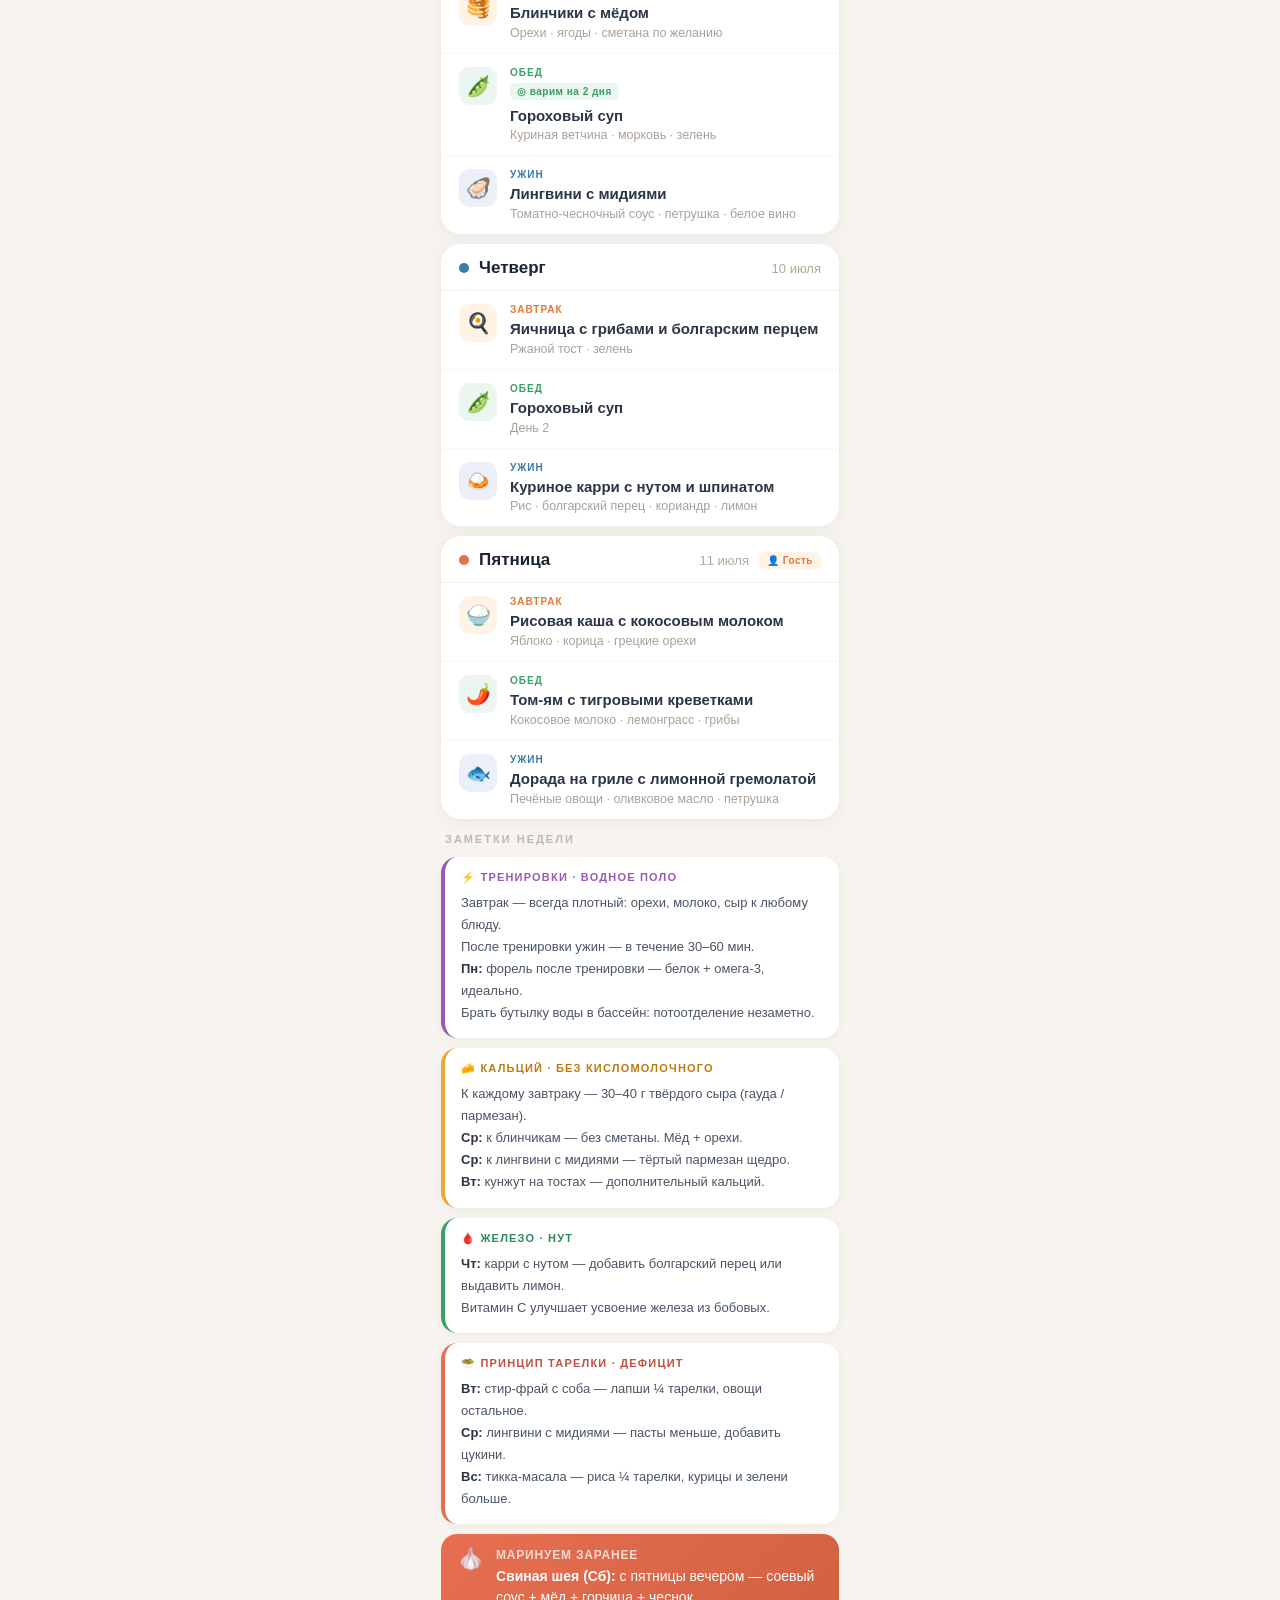
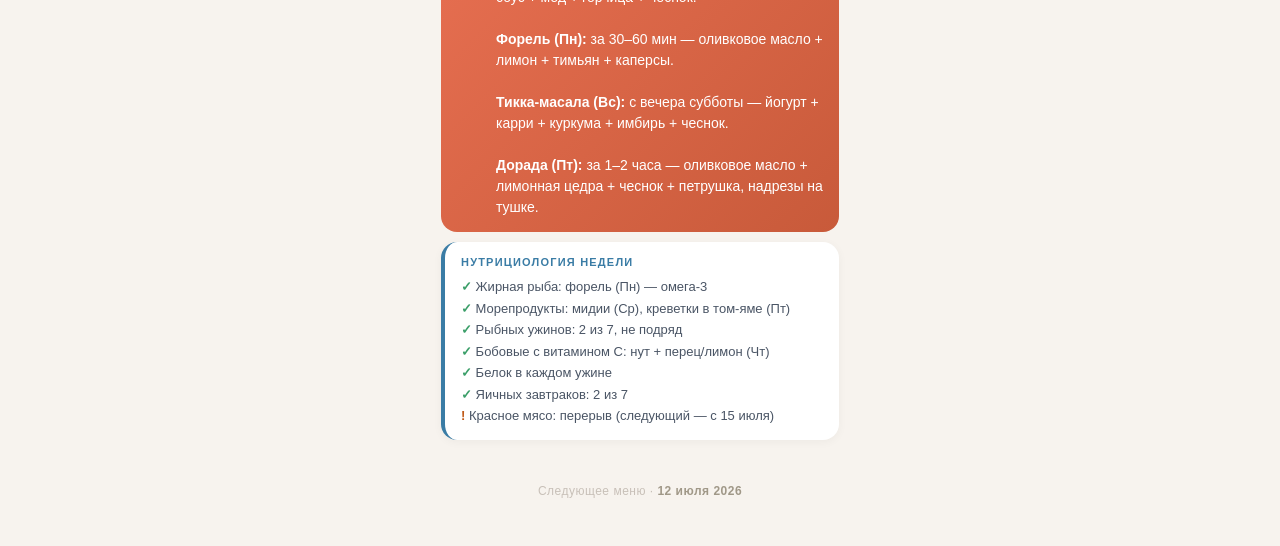
==== commit 9f3bfdac: "Меню 5–11 июля 2026: HTML + история + цикл блюд Новое меню: панкейки→стейки на мангале (Сб), тикка-м" ====
--- a/menu.html
+++ b/menu.html
@@ -3,7 +3,7 @@
 <head>
 <meta charset="UTF-8">
 <meta name="viewport" content="width=device-width, initial-scale=1.0, maximum-scale=1.0, user-scalable=no">
-<title>Меню · 29 июня — 5 июля</title>
+<title>Меню · 5–11 июля</title>
 <style>
   * { margin: 0; padding: 0; box-sizing: border-box; }
 
@@ -155,6 +155,42 @@
     margin-bottom: 5px;
   }
 
+  .guest-badge {
+    display: inline-flex;
+    align-items: center;
+    gap: 4px;
+    font-size: 10px;
+    font-weight: 700;
+    letter-spacing: 0.5px;
+    color: #E07A3A;
+    background: #FFF3E6;
+    padding: 3px 8px;
+    border-radius: 6px;
+    margin-left: auto;
+  }
+
+  .note-card {
+    border-radius: 16px;
+    background: white;
+    border-left: 4px solid #9B59B6;
+    padding: 14px 16px;
+    box-shadow: 0 2px 10px rgba(0,0,0,0.045);
+  }
+  .note-title {
+    font-size: 11px;
+    font-weight: 700;
+    text-transform: uppercase;
+    letter-spacing: 1.2px;
+    color: #9B59B6;
+    margin-bottom: 8px;
+  }
+  .note-row {
+    font-size: 13px;
+    color: #4A5565;
+    line-height: 1.7;
+  }
+  .note-row b { color: #2A3545; }
+
   .tip-card {
     border-radius: 16px;
     background: linear-gradient(135deg, #E76F51 0%, #C85A3A 100%);
@@ -218,7 +254,7 @@
 <div class="header">
   <div class="header-label">Семейное меню</div>
   <div class="header-title">🍽 На неделю</div>
-  <div class="header-dates">29 июня — 5 июля · 2026</div>
+  <div class="header-dates">5–11 июля · 2026</div>
 </div>
 
 <div class="legend">
@@ -229,6 +265,77 @@
 
 <div class="content">
 
+  <div class="section-title">Выходные</div>
+
+  <!-- СУББОТА -->
+  <div class="day-card">
+    <div class="day-header">
+      <div class="day-dot dot-weekend"></div>
+      <div class="day-name">Суббота</div>
+      <div class="day-date">5 июля</div>
+      <div class="guest-badge">👤 Гость</div>
+    </div>
+    <div class="meal">
+      <div class="meal-icon icon-b">🥞</div>
+      <div class="meal-content">
+        <div class="meal-label label-b">Завтрак</div>
+        <div class="meal-text">Панкейки с ягодами</div>
+        <div class="meal-sub">Мёд · орехи · твёрдый сыр ломтиками</div>
+      </div>
+    </div>
+    <div class="meal">
+      <div class="meal-icon icon-l">🥣</div>
+      <div class="meal-content">
+        <div class="meal-label label-l">Обед</div>
+        <div class="soup-tag">◎ варим на 2 дня</div>
+        <div class="meal-text">Куриный суп с рисом и лимоном</div>
+        <div class="meal-sub">Домашний бульон · рис · зелень · лимонный сок</div>
+      </div>
+    </div>
+    <div class="meal">
+      <div class="meal-icon icon-d">🥩</div>
+      <div class="meal-content">
+        <div class="meal-label label-d">Ужин</div>
+        <div class="meal-text">Стейки из свиной шеи на мангале</div>
+        <div class="meal-sub">Запечённые кабачки, баклажан, перец · кукуруза на углях</div>
+      </div>
+    </div>
+  </div>
+
+  <!-- ВОСКРЕСЕНЬЕ -->
+  <div class="day-card">
+    <div class="day-header">
+      <div class="day-dot dot-weekend"></div>
+      <div class="day-name">Воскресенье</div>
+      <div class="day-date">6 июля</div>
+      <div class="guest-badge">👤 Гость</div>
+    </div>
+    <div class="meal">
+      <div class="meal-icon icon-b">🍳</div>
+      <div class="meal-content">
+        <div class="meal-label label-b">Завтрак</div>
+        <div class="meal-text">Омлет с фетой и болгарским перцем</div>
+        <div class="meal-sub">Зелень · ржаной тост</div>
+      </div>
+    </div>
+    <div class="meal">
+      <div class="meal-icon icon-l">🥣</div>
+      <div class="meal-content">
+        <div class="meal-label label-l">Обед</div>
+        <div class="meal-text">Куриный суп с рисом и лимоном</div>
+        <div class="meal-sub">День 2</div>
+      </div>
+    </div>
+    <div class="meal">
+      <div class="meal-icon icon-d">🍛</div>
+      <div class="meal-content">
+        <div class="meal-label label-d">Ужин</div>
+        <div class="meal-text">Курица тикка-масала</div>
+        <div class="meal-sub">Рис басмати · лаваш · кинза</div>
+      </div>
+    </div>
+  </div>
+
   <div class="section-title">Будни</div>
 
   <!-- ПОНЕДЕЛЬНИК -->
@@ -236,30 +343,31 @@
     <div class="day-header">
       <div class="day-dot dot-weekday"></div>
       <div class="day-name">Понедельник</div>
-      <div class="day-date">29 июня</div>
+      <div class="day-date">7 июля</div>
     </div>
     <div class="meal">
       <div class="meal-icon icon-b">🥣</div>
       <div class="meal-content">
         <div class="meal-label label-b">Завтрак</div>
-        <div class="meal-text">Мюсли с молоком, бананом и орехами</div>
+        <div class="meal-text">Овсянка на молоке с ягодами</div>
+        <div class="meal-sub">Грецкие орехи · чиа · мёд</div>
       </div>
     </div>
     <div class="meal">
       <div class="meal-icon icon-l">🥬</div>
       <div class="meal-content">
+        <div class="meal-label label-l">Обед</div>
         <div class="soup-tag">◎ варим на 2 дня</div>
-        <div class="meal-label label-l">Обед</div>
-        <div class="meal-text">Щи из свежей капусты</div>
-        <div class="meal-sub">морковь · зелень · сметана</div>
+        <div class="meal-text">Суп-пюре из кабачков</div>
+        <div class="meal-sub">Сливки · базилик · гренки</div>
       </div>
     </div>
     <div class="meal">
       <div class="meal-icon icon-d">🐟</div>
       <div class="meal-content">
         <div class="meal-label label-d">Ужин</div>
-        <div class="meal-text">Хек в провансальском соусе</div>
-        <div class="meal-sub">помидоры · оливки · каперсы + печёные овощи</div>
+        <div class="meal-text">Форель запечённая с лимоном и каперсами</div>
+        <div class="meal-sub">Тимьян · оливковое масло · брокколи на пару</div>
       </div>
     </div>
   </div>
@@ -269,28 +377,30 @@
     <div class="day-header">
       <div class="day-dot dot-weekday"></div>
       <div class="day-name">Вторник</div>
-      <div class="day-date">30 июня</div>
+      <div class="day-date">8 июля</div>
     </div>
     <div class="meal">
       <div class="meal-icon icon-b">🥑</div>
       <div class="meal-content">
         <div class="meal-label label-b">Завтрак</div>
         <div class="meal-text">Тосты с авокадо и твёрдым сыром</div>
+        <div class="meal-sub">Кунжут · лимонный сок · ржаной хлеб</div>
       </div>
     </div>
     <div class="meal">
       <div class="meal-icon icon-l">🥬</div>
       <div class="meal-content">
         <div class="meal-label label-l">Обед</div>
-        <div class="meal-text">Щи · день 2</div>
-      </div>
-    </div>
-    <div class="meal">
-      <div class="meal-icon icon-d">🍗</div>
-      <div class="meal-content">
-        <div class="meal-label label-d">Ужин</div>
-        <div class="meal-text">Индейка запечённая с травами</div>
-        <div class="meal-sub">+ ньокки сливочные (гарнир) · цукини</div>
+        <div class="meal-text">Суп-пюре из кабачков</div>
+        <div class="meal-sub">День 2</div>
+      </div>
+    </div>
+    <div class="meal">
+      <div class="meal-icon icon-d">🍜</div>
+      <div class="meal-content">
+        <div class="meal-label label-d">Ужин</div>
+        <div class="meal-text">Курица стир-фрай с соба-лапшой</div>
+        <div class="meal-sub">Морковь · болгарский перец · имбирь · соевый соус</div>
       </div>
     </div>
   </div>
@@ -300,31 +410,31 @@
     <div class="day-header">
       <div class="day-dot dot-weekday"></div>
       <div class="day-name">Среда</div>
-      <div class="day-date">1 июля</div>
-    </div>
-    <div class="meal">
-      <div class="meal-icon icon-b">🍅</div>
-      <div class="meal-content">
-        <div class="meal-label label-b">Завтрак</div>
-        <div class="meal-text">Шакшука с болгарским перцем и фетой</div>
-        <div class="meal-sub">яйца в томатном соусе · лаваш</div>
-      </div>
-    </div>
-    <div class="meal">
-      <div class="meal-icon icon-l">🥩</div>
-      <div class="meal-content">
+      <div class="day-date">9 июля</div>
+    </div>
+    <div class="meal">
+      <div class="meal-icon icon-b">🥞</div>
+      <div class="meal-content">
+        <div class="meal-label label-b">Завтрак</div>
+        <div class="meal-text">Блинчики с мёдом</div>
+        <div class="meal-sub">Орехи · ягоды · сметана по желанию</div>
+      </div>
+    </div>
+    <div class="meal">
+      <div class="meal-icon icon-l">🫛</div>
+      <div class="meal-content">
+        <div class="meal-label label-l">Обед</div>
         <div class="soup-tag">◎ варим на 2 дня</div>
-        <div class="meal-label label-l">Обед</div>
-        <div class="meal-text">Суп с говяжьим фаршем и помидорами</div>
-        <div class="meal-sub">рис · болгарский перец · зелень</div>
-      </div>
-    </div>
-    <div class="meal">
-      <div class="meal-icon icon-d">🍗</div>
-      <div class="meal-content">
-        <div class="meal-label label-d">Ужин</div>
-        <div class="meal-text">Куриные бёдра запечённые</div>
-        <div class="meal-sub">+ рис · свежий огуречный салат</div>
+        <div class="meal-text">Гороховый суп</div>
+        <div class="meal-sub">Куриная ветчина · морковь · зелень</div>
+      </div>
+    </div>
+    <div class="meal">
+      <div class="meal-icon icon-d">🦪</div>
+      <div class="meal-content">
+        <div class="meal-label label-d">Ужин</div>
+        <div class="meal-text">Лингвини с мидиями</div>
+        <div class="meal-sub">Томатно-чесночный соус · петрушка · белое вино</div>
       </div>
     </div>
   </div>
@@ -334,159 +444,140 @@
     <div class="day-header">
       <div class="day-dot dot-weekday"></div>
       <div class="day-name">Четверг</div>
-      <div class="day-date">2 июля</div>
-    </div>
-    <div class="meal">
-      <div class="meal-icon icon-b">🥞</div>
-      <div class="meal-content">
-        <div class="meal-label label-b">Завтрак</div>
-        <div class="meal-text">Блинчики с мёдом + твёрдый сыр</div>
-        <div class="meal-sub">сметана — на стол для желающих</div>
-      </div>
-    </div>
-    <div class="meal">
-      <div class="meal-icon icon-l">🥩</div>
-      <div class="meal-content">
-        <div class="meal-label label-l">Обед</div>
-        <div class="meal-text">Суп с фаршем и помидорами · день 2</div>
-      </div>
-    </div>
-    <div class="meal">
-      <div class="meal-icon icon-d">🍝</div>
-      <div class="meal-content">
-        <div class="meal-label label-d">Ужин</div>
-        <div class="meal-text">Паста фрутти ди маре</div>
-        <div class="meal-sub">кальмары + вонголе · чеснок · белое вино · петрушка</div>
-      </div>
-    </div>
-  </div>
-
-  <div class="section-title">Конец недели · Иван</div>
+      <div class="day-date">10 июля</div>
+    </div>
+    <div class="meal">
+      <div class="meal-icon icon-b">🍳</div>
+      <div class="meal-content">
+        <div class="meal-label label-b">Завтрак</div>
+        <div class="meal-text">Яичница с грибами и болгарским перцем</div>
+        <div class="meal-sub">Ржаной тост · зелень</div>
+      </div>
+    </div>
+    <div class="meal">
+      <div class="meal-icon icon-l">🫛</div>
+      <div class="meal-content">
+        <div class="meal-label label-l">Обед</div>
+        <div class="meal-text">Гороховый суп</div>
+        <div class="meal-sub">День 2</div>
+      </div>
+    </div>
+    <div class="meal">
+      <div class="meal-icon icon-d">🍛</div>
+      <div class="meal-content">
+        <div class="meal-label label-d">Ужин</div>
+        <div class="meal-text">Куриное карри с нутом и шпинатом</div>
+        <div class="meal-sub">Рис · болгарский перец · кориандр · лимон</div>
+      </div>
+    </div>
+  </div>
 
   <!-- ПЯТНИЦА -->
   <div class="day-card">
     <div class="day-header">
       <div class="day-dot dot-weekend"></div>
       <div class="day-name">Пятница</div>
-      <div class="day-date">3 июля</div>
-    </div>
-    <div class="meal">
-      <div class="meal-icon icon-b">🍳</div>
-      <div class="meal-content">
-        <div class="meal-label label-b">Завтрак</div>
-        <div class="meal-text">Яичница с грибами и луком</div>
-        <div class="meal-sub">+ ржаной хлеб · свежие овощи</div>
-      </div>
-    </div>
-    <div class="meal">
-      <div class="meal-icon icon-l">🍄</div>
-      <div class="meal-content">
-        <div class="meal-label label-l">Обед</div>
-        <div class="meal-text">Грибной суп с картофелем</div>
-        <div class="meal-sub">шампиньоны · зелень</div>
-      </div>
-    </div>
-    <div class="meal">
-      <div class="meal-icon icon-d">🍗</div>
-      <div class="meal-content">
-        <div class="meal-label label-d">Ужин</div>
-        <div class="meal-text">Куриные бёдра на гриле в лимонном маринаде</div>
-        <div class="meal-sub">+ тёплый салат с рукколой и стейком (100г)</div>
-      </div>
-    </div>
-  </div>
-
-  <!-- СУББОТА -->
-  <div class="day-card">
-    <div class="day-header">
-      <div class="day-dot dot-weekend"></div>
-      <div class="day-name">Суббота</div>
-      <div class="day-date">4 июля</div>
+      <div class="day-date">11 июля</div>
+      <div class="guest-badge">👤 Гость</div>
     </div>
     <div class="meal">
       <div class="meal-icon icon-b">🍚</div>
       <div class="meal-content">
         <div class="meal-label label-b">Завтрак</div>
-        <div class="meal-text">Рисовая каша на молоке с яблоком и корицей</div>
-        <div class="meal-sub">+ мёд · орехи</div>
-      </div>
-    </div>
-    <div class="meal">
-      <div class="meal-icon icon-l">🫘</div>
-      <div class="meal-content">
-        <div class="soup-tag">◎ варим на 2 дня</div>
-        <div class="meal-label label-l">Обед</div>
-        <div class="meal-text">Суп из красной чечевицы</div>
-        <div class="meal-sub">морковь · зира · болгарский перец на стол</div>
-      </div>
-    </div>
-    <div class="meal">
-      <div class="meal-icon icon-d">🔥</div>
-      <div class="meal-content">
-        <div class="meal-label label-d">Ужин</div>
-        <div class="meal-text">Скумбрия на мангале</div>
-        <div class="meal-sub">печёные овощи · лимон · свежая зелень</div>
-      </div>
-    </div>
-  </div>
-
-  <!-- TIP -->
+        <div class="meal-text">Рисовая каша с кокосовым молоком</div>
+        <div class="meal-sub">Яблоко · корица · грецкие орехи</div>
+      </div>
+    </div>
+    <div class="meal">
+      <div class="meal-icon icon-l">🌶️</div>
+      <div class="meal-content">
+        <div class="meal-label label-l">Обед</div>
+        <div class="meal-text">Том-ям с тигровыми креветками</div>
+        <div class="meal-sub">Кокосовое молоко · лемонграсс · грибы</div>
+      </div>
+    </div>
+    <div class="meal">
+      <div class="meal-icon icon-d">🐟</div>
+      <div class="meal-content">
+        <div class="meal-label label-d">Ужин</div>
+        <div class="meal-text">Дорада на гриле с лимонной гремолатой</div>
+        <div class="meal-sub">Печёные овощи · оливковое масло · петрушка</div>
+      </div>
+    </div>
+  </div>
+
+  <!-- ЗАМЕТКИ -->
+  <div class="section-title">Заметки недели</div>
+
+  <div class="note-card">
+    <div class="note-title">⚡ Тренировки · водное поло</div>
+    <div class="note-row">
+      Завтрак — всегда плотный: орехи, молоко, сыр к любому блюду.<br>
+      После тренировки ужин — в течение 30–60 мин.<br>
+      <b>Пн:</b> форель после тренировки — белок + омега-3, идеально.<br>
+      Брать бутылку воды в бассейн: потоотделение незаметно.
+    </div>
+  </div>
+
+  <div class="note-card" style="border-left-color: #E8A838;">
+    <div class="note-title" style="color: #C07A10;">🧀 Кальций · без кисломолочного</div>
+    <div class="note-row">
+      К каждому завтраку — 30–40 г твёрдого сыра (гауда / пармезан).<br>
+      <b>Ср:</b> к блинчикам — без сметаны. Мёд + орехи.<br>
+      <b>Ср:</b> к лингвини с мидиями — тёртый пармезан щедро.<br>
+      <b>Вт:</b> кунжут на тостах — дополнительный кальций.
+    </div>
+  </div>
+
+  <div class="note-card" style="border-left-color: #3A9E68;">
+    <div class="note-title" style="color: #2A8A58;">🩸 Железо · нут</div>
+    <div class="note-row">
+      <b>Чт:</b> карри с нутом — добавить болгарский перец или выдавить лимон.<br>
+      Витамин С улучшает усвоение железа из бобовых.
+    </div>
+  </div>
+
+  <div class="note-card" style="border-left-color: #E76F51;">
+    <div class="note-title" style="color: #C05040;">🥗 Принцип тарелки · дефицит</div>
+    <div class="note-row">
+      <b>Вт:</b> стир-фрай с соба — лапши ¼ тарелки, овощи остальное.<br>
+      <b>Ср:</b> лингвини с мидиями — пасты меньше, добавить цукини.<br>
+      <b>Вс:</b> тикка-масала — риса ¼ тарелки, курицы и зелени больше.
+    </div>
+  </div>
+
+  <!-- МАРИНАДЫ -->
   <div class="tip-card">
-    <div class="tip-emoji">🐟</div>
-    <div class="tip-content">
-      <div class="tip-title">Маринование с пятницы</div>
-      <div class="tip-text">Скумбрия → лимон, оливковое масло, розмарин, чеснок. Вакуум, 4+ часа.<br>Котлеты (вс) → замесить фарш в субботу: лук, чеснок, яйцо, сухари. Ночь в холодильнике.</div>
-    </div>
-  </div>
-
-  <!-- ВОСКРЕСЕНЬЕ -->
-  <div class="day-card">
-    <div class="day-header">
-      <div class="day-dot dot-weekend"></div>
-      <div class="day-name">Воскресенье</div>
-      <div class="day-date">5 июля</div>
-    </div>
-    <div class="meal">
-      <div class="meal-icon icon-b">🥞</div>
-      <div class="meal-content">
-        <div class="meal-label label-b">Завтрак</div>
-        <div class="meal-text">Панкейки с орехами и твёрдым сыром</div>
-        <div class="meal-sub">+ мёд или кленовый сироп</div>
-      </div>
-    </div>
-    <div class="meal">
-      <div class="meal-icon icon-l">🫘</div>
-      <div class="meal-content">
-        <div class="meal-label label-l">Обед</div>
-        <div class="meal-text">Чечевичный суп · день 2</div>
-      </div>
-    </div>
-    <div class="meal">
-      <div class="meal-icon icon-d">🥩</div>
-      <div class="meal-content">
-        <div class="meal-label label-d">Ужин</div>
-        <div class="meal-text">Домашние котлеты из говяжьего фарша</div>
-        <div class="meal-sub">+ картофельное пюре · огуречный салат</div>
-      </div>
-    </div>
-  </div>
-
-  <!-- NUTRI NOTES -->
+    <div class="tip-emoji">🧄</div>
+    <div>
+      <div class="tip-title">Маринуем заранее</div>
+      <div class="tip-text">
+        <b>Свиная шея (Сб):</b> с пятницы вечером — соевый соус + мёд + горчица + чеснок.<br><br>
+        <b>Форель (Пн):</b> за 30–60 мин — оливковое масло + лимон + тимьян + каперсы.<br><br>
+        <b>Тикка-масала (Вс):</b> с вечера субботы — йогурт + карри + куркума + имбирь + чеснок.<br><br>
+        <b>Дорада (Пт):</b> за 1–2 часа — оливковое масло + лимонная цедра + чеснок + петрушка, надрезы на тушке.
+      </div>
+    </div>
+  </div>
+
+  <!-- НУТРИЦИОЛОГИЯ -->
   <div class="nutri-card">
-    <div class="nutri-title">Нутрициологические заметки</div>
-    <div class="nutri-row"><span class="ok">✓</span> Рыба: пн, чт, сб — не подряд, через день</div>
-    <div class="nutri-row"><span class="ok">✓</span> Гемовое железо: фарш в супе (ср+чт) + котлеты (вс)</div>
-    <div class="nutri-row"><span class="ok">✓</span> Омега-3: скумбрия (сб) — жирная рыба</div>
-    <div class="nutri-row"><span class="ok">✓</span> Железо + витамин С: чечевица (сб+вс) + болгарский перец</div>
-    <div class="nutri-row"><span class="ok">✓</span> Кальций: молоко в кашах, твёрдый сыр каждый день</div>
-    <div class="nutri-row"><span class="warn">!</span> Альбина ср+вс: рис/пюре — половина порции + двойной овощной гарнир</div>
-    <div class="nutri-row"><span class="warn">!</span> Кофеин исключить — кола и энергетики не покупать</div>
+    <div class="nutri-title">Нутрициология недели</div>
+    <div class="nutri-row">
+      <span class="ok">✓</span> Жирная рыба: форель (Пн) — омега-3<br>
+      <span class="ok">✓</span> Морепродукты: мидии (Ср), креветки в том-яме (Пт)<br>
+      <span class="ok">✓</span> Рыбных ужинов: 2 из 7, не подряд<br>
+      <span class="ok">✓</span> Бобовые с витамином С: нут + перец/лимон (Чт)<br>
+      <span class="ok">✓</span> Белок в каждом ужине<br>
+      <span class="ok">✓</span> Яичных завтраков: 2 из 7<br>
+      <span class="warn">!</span> Красное мясо: перерыв (следующий — с 15 июля)
+    </div>
   </div>
 
 </div>
 
 <div class="footer">
-  Следующее меню · <strong>Понедельник, 6 июля</strong>
+  Следующее меню · <strong>12 июля 2026</strong>
 </div>
 
 </body>
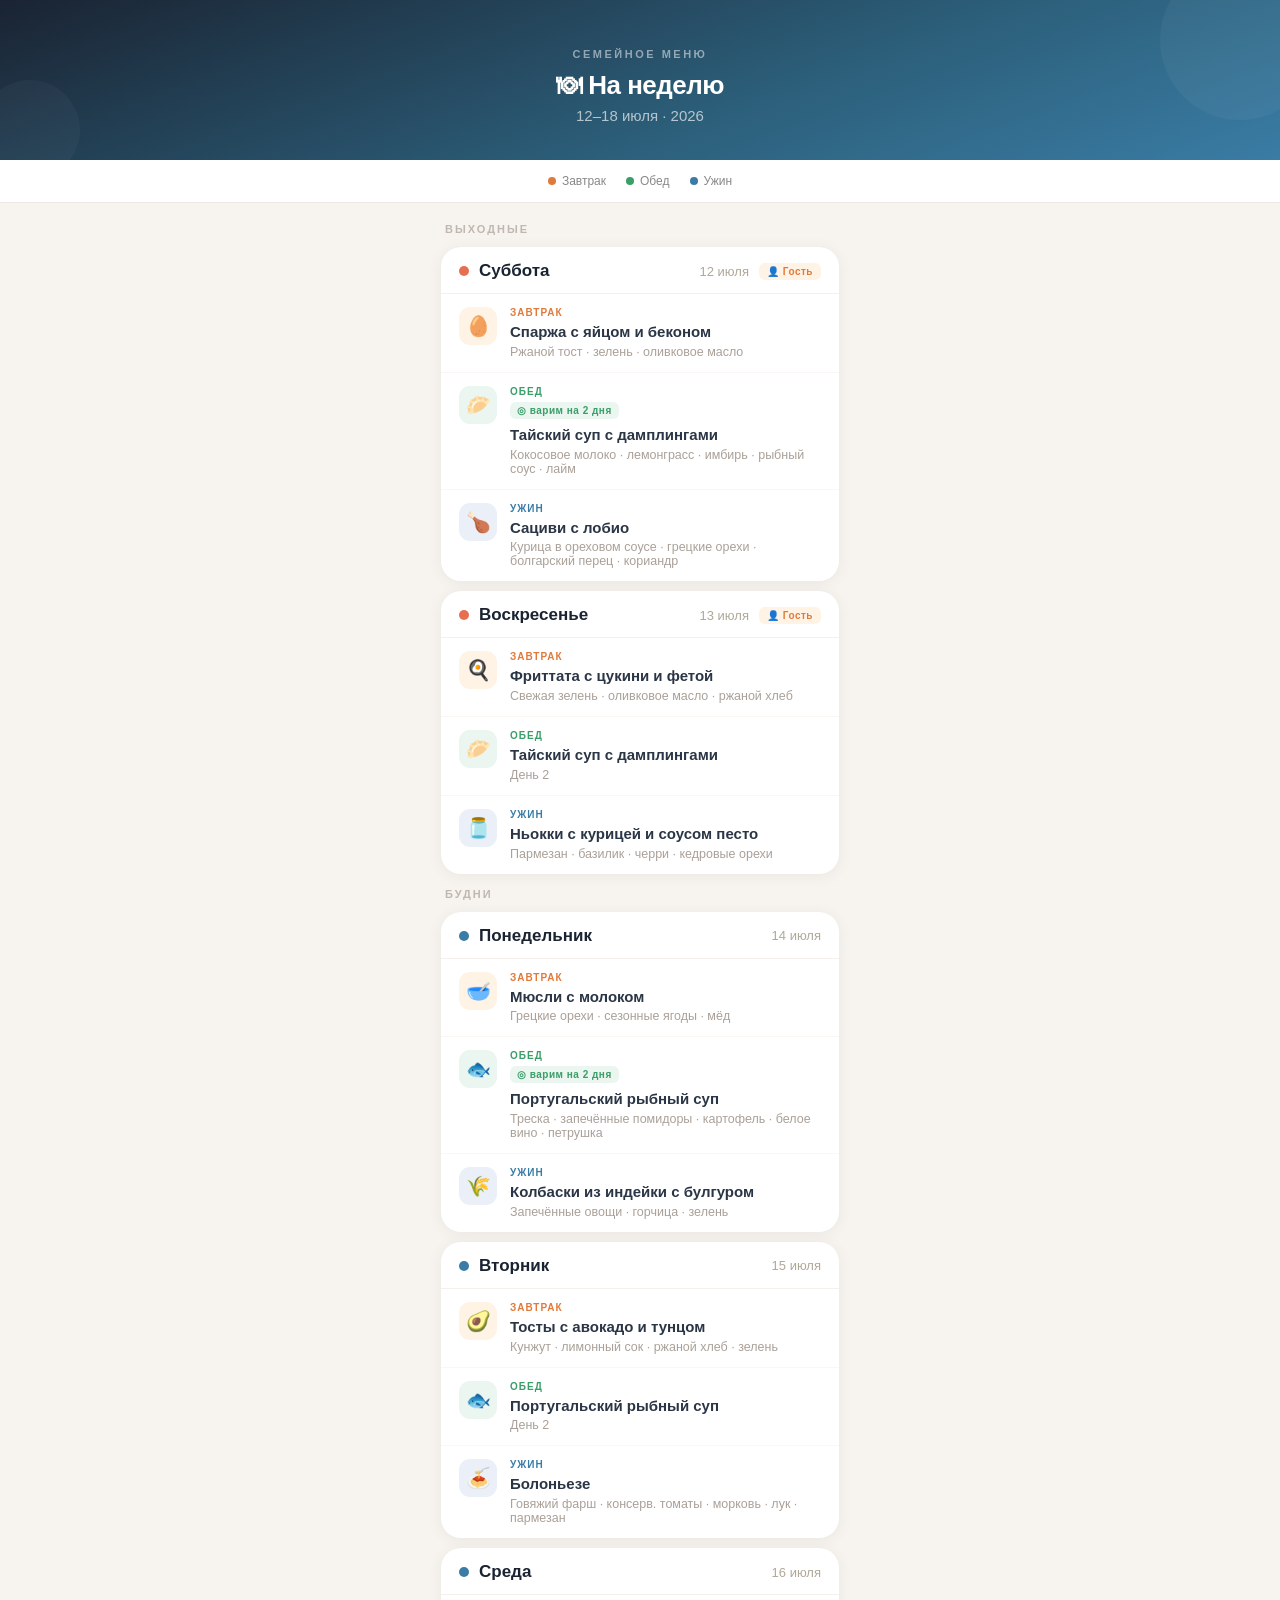
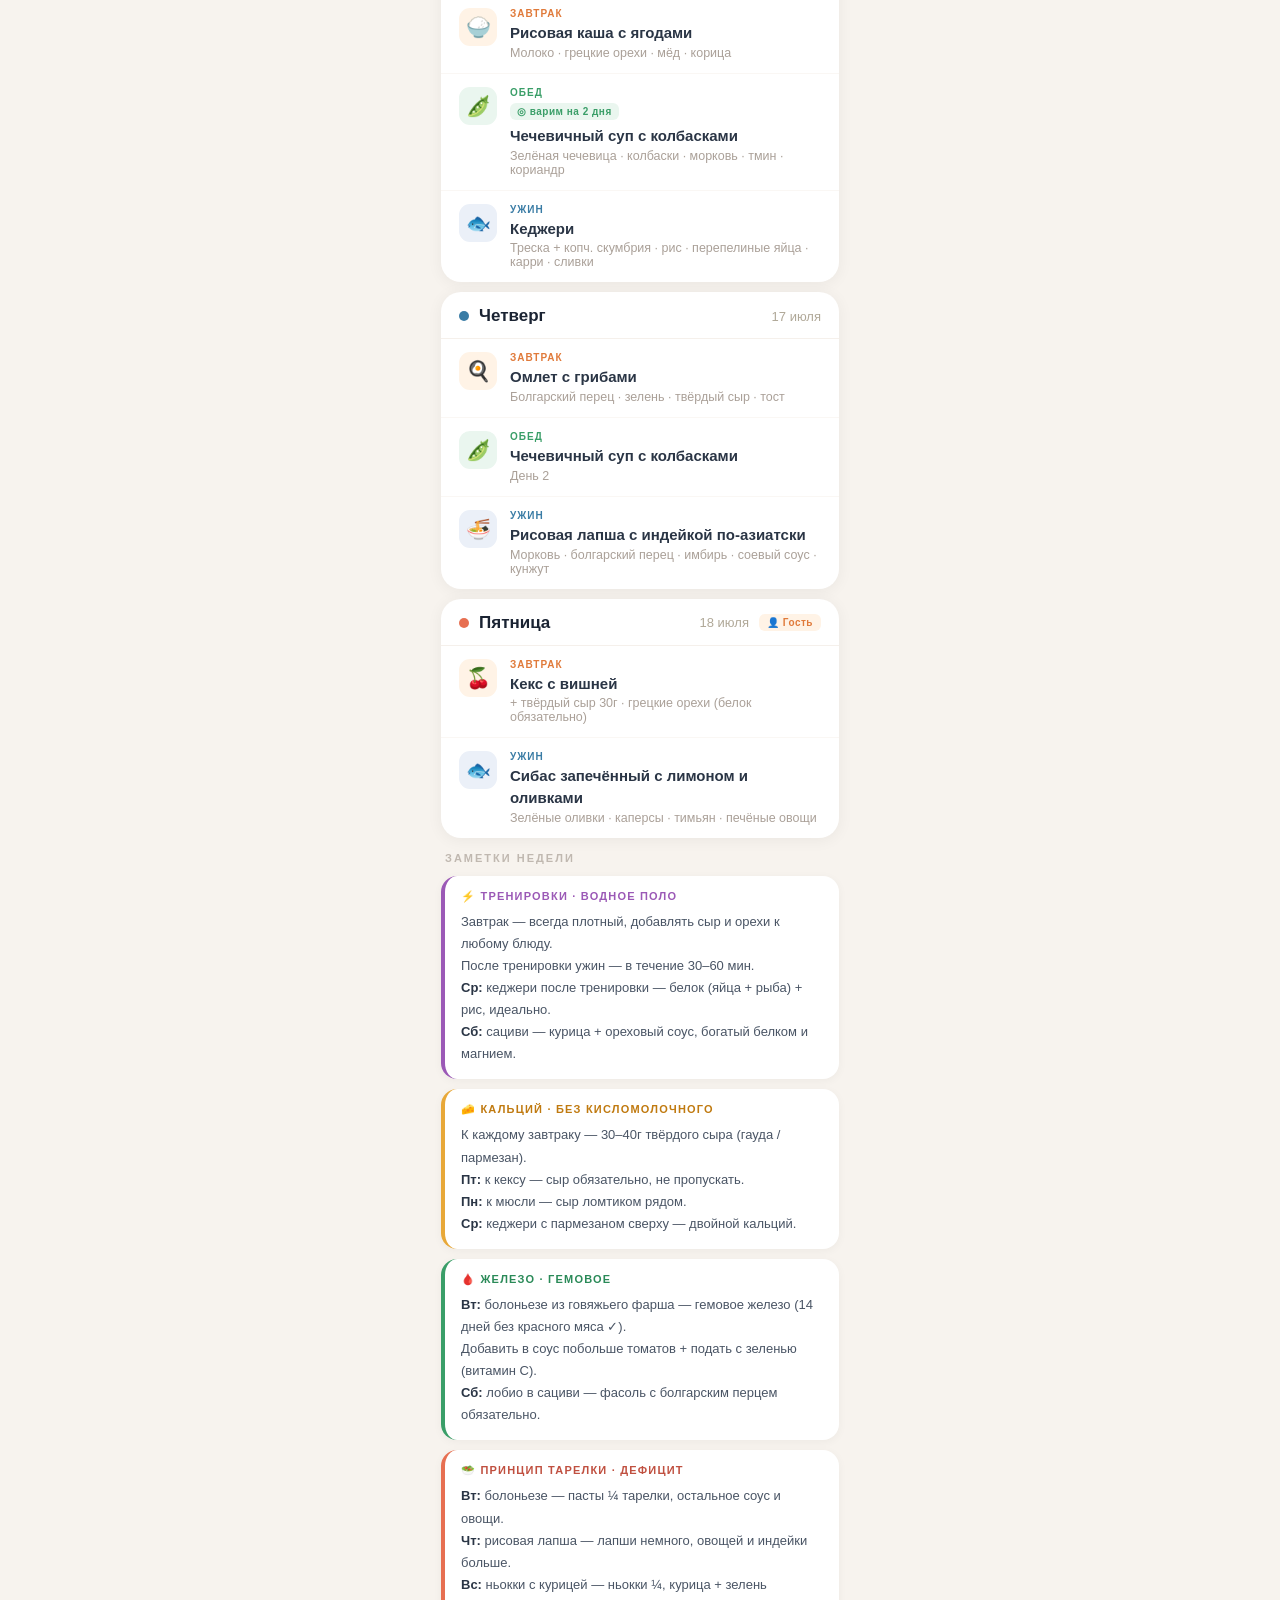
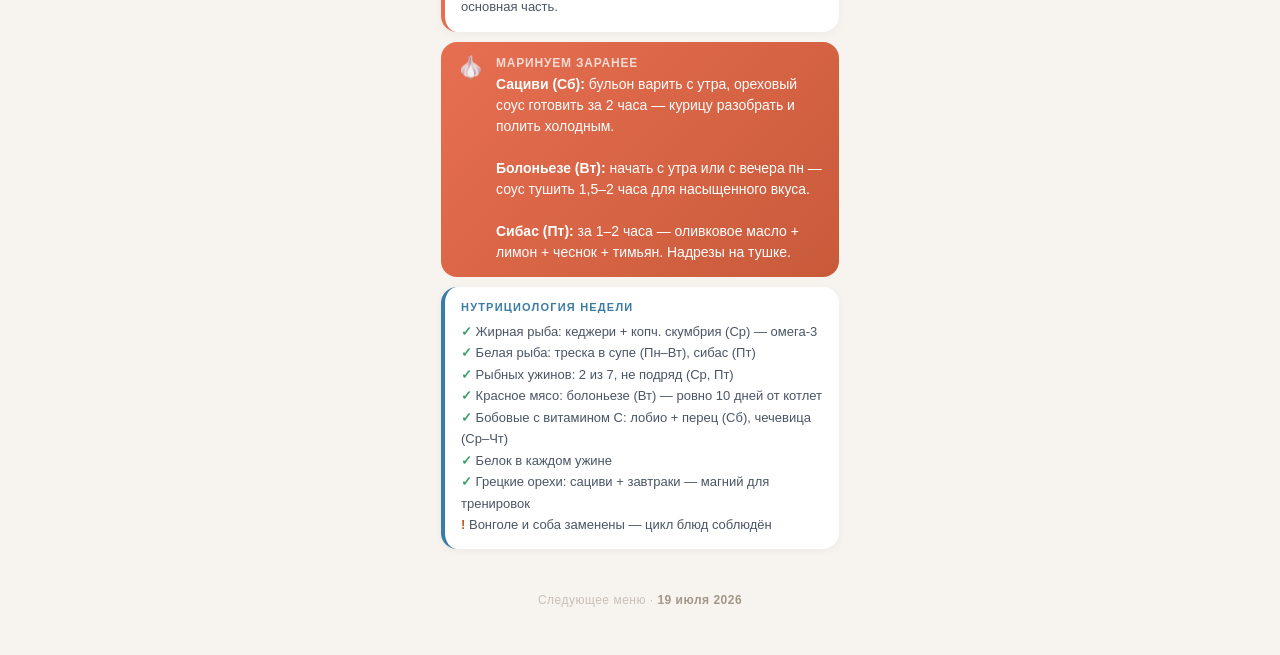
==== commit 1c5992ee: "Меню 12–18 июля: оценка + корректировки + iPhone HTML — Заменены вонголе (цикл до 30 июля) → ньокки " ====
--- a/menu.html
+++ b/menu.html
@@ -3,7 +3,7 @@
 <head>
 <meta charset="UTF-8">
 <meta name="viewport" content="width=device-width, initial-scale=1.0, maximum-scale=1.0, user-scalable=no">
-<title>Меню · 5–11 июля</title>
+<title>Меню · 12–18 июля</title>
 <style>
   * { margin: 0; padding: 0; box-sizing: border-box; }
 
@@ -254,7 +254,7 @@
 <div class="header">
   <div class="header-label">Семейное меню</div>
   <div class="header-title">🍽 На неделю</div>
-  <div class="header-dates">5–11 июля · 2026</div>
+  <div class="header-dates">12–18 июля · 2026</div>
 </div>
 
 <div class="legend">
@@ -272,32 +272,32 @@
     <div class="day-header">
       <div class="day-dot dot-weekend"></div>
       <div class="day-name">Суббота</div>
-      <div class="day-date">5 июля</div>
+      <div class="day-date">12 июля</div>
       <div class="guest-badge">👤 Гость</div>
     </div>
     <div class="meal">
-      <div class="meal-icon icon-b">🥞</div>
-      <div class="meal-content">
-        <div class="meal-label label-b">Завтрак</div>
-        <div class="meal-text">Панкейки с ягодами</div>
-        <div class="meal-sub">Мёд · орехи · твёрдый сыр ломтиками</div>
-      </div>
-    </div>
-    <div class="meal">
-      <div class="meal-icon icon-l">🥣</div>
+      <div class="meal-icon icon-b">🥚</div>
+      <div class="meal-content">
+        <div class="meal-label label-b">Завтрак</div>
+        <div class="meal-text">Спаржа с яйцом и беконом</div>
+        <div class="meal-sub">Ржаной тост · зелень · оливковое масло</div>
+      </div>
+    </div>
+    <div class="meal">
+      <div class="meal-icon icon-l">🥟</div>
       <div class="meal-content">
         <div class="meal-label label-l">Обед</div>
         <div class="soup-tag">◎ варим на 2 дня</div>
-        <div class="meal-text">Куриный суп с рисом и лимоном</div>
-        <div class="meal-sub">Домашний бульон · рис · зелень · лимонный сок</div>
-      </div>
-    </div>
-    <div class="meal">
-      <div class="meal-icon icon-d">🥩</div>
-      <div class="meal-content">
-        <div class="meal-label label-d">Ужин</div>
-        <div class="meal-text">Стейки из свиной шеи на мангале</div>
-        <div class="meal-sub">Запечённые кабачки, баклажан, перец · кукуруза на углях</div>
+        <div class="meal-text">Тайский суп с дамплингами</div>
+        <div class="meal-sub">Кокосовое молоко · лемонграсс · имбирь · рыбный соус · лайм</div>
+      </div>
+    </div>
+    <div class="meal">
+      <div class="meal-icon icon-d">🍗</div>
+      <div class="meal-content">
+        <div class="meal-label label-d">Ужин</div>
+        <div class="meal-text">Сациви с лобио</div>
+        <div class="meal-sub">Курица в ореховом соусе · грецкие орехи · болгарский перец · кориандр</div>
       </div>
     </div>
   </div>
@@ -307,31 +307,31 @@
     <div class="day-header">
       <div class="day-dot dot-weekend"></div>
       <div class="day-name">Воскресенье</div>
-      <div class="day-date">6 июля</div>
+      <div class="day-date">13 июля</div>
       <div class="guest-badge">👤 Гость</div>
     </div>
     <div class="meal">
       <div class="meal-icon icon-b">🍳</div>
       <div class="meal-content">
         <div class="meal-label label-b">Завтрак</div>
-        <div class="meal-text">Омлет с фетой и болгарским перцем</div>
-        <div class="meal-sub">Зелень · ржаной тост</div>
-      </div>
-    </div>
-    <div class="meal">
-      <div class="meal-icon icon-l">🥣</div>
+        <div class="meal-text">Фриттата с цукини и фетой</div>
+        <div class="meal-sub">Свежая зелень · оливковое масло · ржаной хлеб</div>
+      </div>
+    </div>
+    <div class="meal">
+      <div class="meal-icon icon-l">🥟</div>
       <div class="meal-content">
         <div class="meal-label label-l">Обед</div>
-        <div class="meal-text">Куриный суп с рисом и лимоном</div>
+        <div class="meal-text">Тайский суп с дамплингами</div>
         <div class="meal-sub">День 2</div>
       </div>
     </div>
     <div class="meal">
-      <div class="meal-icon icon-d">🍛</div>
-      <div class="meal-content">
-        <div class="meal-label label-d">Ужин</div>
-        <div class="meal-text">Курица тикка-масала</div>
-        <div class="meal-sub">Рис басмати · лаваш · кинза</div>
+      <div class="meal-icon icon-d">🫙</div>
+      <div class="meal-content">
+        <div class="meal-label label-d">Ужин</div>
+        <div class="meal-text">Ньокки с курицей и соусом песто</div>
+        <div class="meal-sub">Пармезан · базилик · черри · кедровые орехи</div>
       </div>
     </div>
   </div>
@@ -343,31 +343,31 @@
     <div class="day-header">
       <div class="day-dot dot-weekday"></div>
       <div class="day-name">Понедельник</div>
-      <div class="day-date">7 июля</div>
+      <div class="day-date">14 июля</div>
     </div>
     <div class="meal">
       <div class="meal-icon icon-b">🥣</div>
       <div class="meal-content">
         <div class="meal-label label-b">Завтрак</div>
-        <div class="meal-text">Овсянка на молоке с ягодами</div>
-        <div class="meal-sub">Грецкие орехи · чиа · мёд</div>
-      </div>
-    </div>
-    <div class="meal">
-      <div class="meal-icon icon-l">🥬</div>
+        <div class="meal-text">Мюсли с молоком</div>
+        <div class="meal-sub">Грецкие орехи · сезонные ягоды · мёд</div>
+      </div>
+    </div>
+    <div class="meal">
+      <div class="meal-icon icon-l">🐟</div>
       <div class="meal-content">
         <div class="meal-label label-l">Обед</div>
         <div class="soup-tag">◎ варим на 2 дня</div>
-        <div class="meal-text">Суп-пюре из кабачков</div>
-        <div class="meal-sub">Сливки · базилик · гренки</div>
-      </div>
-    </div>
-    <div class="meal">
-      <div class="meal-icon icon-d">🐟</div>
-      <div class="meal-content">
-        <div class="meal-label label-d">Ужин</div>
-        <div class="meal-text">Форель запечённая с лимоном и каперсами</div>
-        <div class="meal-sub">Тимьян · оливковое масло · брокколи на пару</div>
+        <div class="meal-text">Португальский рыбный суп</div>
+        <div class="meal-sub">Треска · запечённые помидоры · картофель · белое вино · петрушка</div>
+      </div>
+    </div>
+    <div class="meal">
+      <div class="meal-icon icon-d">🌾</div>
+      <div class="meal-content">
+        <div class="meal-label label-d">Ужин</div>
+        <div class="meal-text">Колбаски из индейки с булгуром</div>
+        <div class="meal-sub">Запечённые овощи · горчица · зелень</div>
       </div>
     </div>
   </div>
@@ -377,30 +377,30 @@
     <div class="day-header">
       <div class="day-dot dot-weekday"></div>
       <div class="day-name">Вторник</div>
-      <div class="day-date">8 июля</div>
+      <div class="day-date">15 июля</div>
     </div>
     <div class="meal">
       <div class="meal-icon icon-b">🥑</div>
       <div class="meal-content">
         <div class="meal-label label-b">Завтрак</div>
-        <div class="meal-text">Тосты с авокадо и твёрдым сыром</div>
-        <div class="meal-sub">Кунжут · лимонный сок · ржаной хлеб</div>
-      </div>
-    </div>
-    <div class="meal">
-      <div class="meal-icon icon-l">🥬</div>
+        <div class="meal-text">Тосты с авокадо и тунцом</div>
+        <div class="meal-sub">Кунжут · лимонный сок · ржаной хлеб · зелень</div>
+      </div>
+    </div>
+    <div class="meal">
+      <div class="meal-icon icon-l">🐟</div>
       <div class="meal-content">
         <div class="meal-label label-l">Обед</div>
-        <div class="meal-text">Суп-пюре из кабачков</div>
+        <div class="meal-text">Португальский рыбный суп</div>
         <div class="meal-sub">День 2</div>
       </div>
     </div>
     <div class="meal">
-      <div class="meal-icon icon-d">🍜</div>
-      <div class="meal-content">
-        <div class="meal-label label-d">Ужин</div>
-        <div class="meal-text">Курица стир-фрай с соба-лапшой</div>
-        <div class="meal-sub">Морковь · болгарский перец · имбирь · соевый соус</div>
+      <div class="meal-icon icon-d">🍝</div>
+      <div class="meal-content">
+        <div class="meal-label label-d">Ужин</div>
+        <div class="meal-text">Болоньезе</div>
+        <div class="meal-sub">Говяжий фарш · консерв. томаты · морковь · лук · пармезан</div>
       </div>
     </div>
   </div>
@@ -410,14 +410,14 @@
     <div class="day-header">
       <div class="day-dot dot-weekday"></div>
       <div class="day-name">Среда</div>
-      <div class="day-date">9 июля</div>
-    </div>
-    <div class="meal">
-      <div class="meal-icon icon-b">🥞</div>
-      <div class="meal-content">
-        <div class="meal-label label-b">Завтрак</div>
-        <div class="meal-text">Блинчики с мёдом</div>
-        <div class="meal-sub">Орехи · ягоды · сметана по желанию</div>
+      <div class="day-date">16 июля</div>
+    </div>
+    <div class="meal">
+      <div class="meal-icon icon-b">🍚</div>
+      <div class="meal-content">
+        <div class="meal-label label-b">Завтрак</div>
+        <div class="meal-text">Рисовая каша с ягодами</div>
+        <div class="meal-sub">Молоко · грецкие орехи · мёд · корица</div>
       </div>
     </div>
     <div class="meal">
@@ -425,16 +425,16 @@
       <div class="meal-content">
         <div class="meal-label label-l">Обед</div>
         <div class="soup-tag">◎ варим на 2 дня</div>
-        <div class="meal-text">Гороховый суп</div>
-        <div class="meal-sub">Куриная ветчина · морковь · зелень</div>
-      </div>
-    </div>
-    <div class="meal">
-      <div class="meal-icon icon-d">🦪</div>
-      <div class="meal-content">
-        <div class="meal-label label-d">Ужин</div>
-        <div class="meal-text">Лингвини с мидиями</div>
-        <div class="meal-sub">Томатно-чесночный соус · петрушка · белое вино</div>
+        <div class="meal-text">Чечевичный суп с колбасками</div>
+        <div class="meal-sub">Зелёная чечевица · колбаски · морковь · тмин · кориандр</div>
+      </div>
+    </div>
+    <div class="meal">
+      <div class="meal-icon icon-d">🐟</div>
+      <div class="meal-content">
+        <div class="meal-label label-d">Ужин</div>
+        <div class="meal-text">Кеджери</div>
+        <div class="meal-sub">Треска + копч. скумбрия · рис · перепелиные яйца · карри · сливки</div>
       </div>
     </div>
   </div>
@@ -444,30 +444,30 @@
     <div class="day-header">
       <div class="day-dot dot-weekday"></div>
       <div class="day-name">Четверг</div>
-      <div class="day-date">10 июля</div>
+      <div class="day-date">17 июля</div>
     </div>
     <div class="meal">
       <div class="meal-icon icon-b">🍳</div>
       <div class="meal-content">
         <div class="meal-label label-b">Завтрак</div>
-        <div class="meal-text">Яичница с грибами и болгарским перцем</div>
-        <div class="meal-sub">Ржаной тост · зелень</div>
+        <div class="meal-text">Омлет с грибами</div>
+        <div class="meal-sub">Болгарский перец · зелень · твёрдый сыр · тост</div>
       </div>
     </div>
     <div class="meal">
       <div class="meal-icon icon-l">🫛</div>
       <div class="meal-content">
         <div class="meal-label label-l">Обед</div>
-        <div class="meal-text">Гороховый суп</div>
+        <div class="meal-text">Чечевичный суп с колбасками</div>
         <div class="meal-sub">День 2</div>
       </div>
     </div>
     <div class="meal">
-      <div class="meal-icon icon-d">🍛</div>
-      <div class="meal-content">
-        <div class="meal-label label-d">Ужин</div>
-        <div class="meal-text">Куриное карри с нутом и шпинатом</div>
-        <div class="meal-sub">Рис · болгарский перец · кориандр · лимон</div>
+      <div class="meal-icon icon-d">🍜</div>
+      <div class="meal-content">
+        <div class="meal-label label-d">Ужин</div>
+        <div class="meal-text">Рисовая лапша с индейкой по-азиатски</div>
+        <div class="meal-sub">Морковь · болгарский перец · имбирь · соевый соус · кунжут</div>
       </div>
     </div>
   </div>
@@ -477,31 +477,23 @@
     <div class="day-header">
       <div class="day-dot dot-weekend"></div>
       <div class="day-name">Пятница</div>
-      <div class="day-date">11 июля</div>
+      <div class="day-date">18 июля</div>
       <div class="guest-badge">👤 Гость</div>
     </div>
     <div class="meal">
-      <div class="meal-icon icon-b">🍚</div>
-      <div class="meal-content">
-        <div class="meal-label label-b">Завтрак</div>
-        <div class="meal-text">Рисовая каша с кокосовым молоком</div>
-        <div class="meal-sub">Яблоко · корица · грецкие орехи</div>
-      </div>
-    </div>
-    <div class="meal">
-      <div class="meal-icon icon-l">🌶️</div>
-      <div class="meal-content">
-        <div class="meal-label label-l">Обед</div>
-        <div class="meal-text">Том-ям с тигровыми креветками</div>
-        <div class="meal-sub">Кокосовое молоко · лемонграсс · грибы</div>
+      <div class="meal-icon icon-b">🍒</div>
+      <div class="meal-content">
+        <div class="meal-label label-b">Завтрак</div>
+        <div class="meal-text">Кекс с вишней</div>
+        <div class="meal-sub">+ твёрдый сыр 30г · грецкие орехи (белок обязательно)</div>
       </div>
     </div>
     <div class="meal">
       <div class="meal-icon icon-d">🐟</div>
       <div class="meal-content">
         <div class="meal-label label-d">Ужин</div>
-        <div class="meal-text">Дорада на гриле с лимонной гремолатой</div>
-        <div class="meal-sub">Печёные овощи · оливковое масло · петрушка</div>
+        <div class="meal-text">Сибас запечённый с лимоном и оливками</div>
+        <div class="meal-sub">Зелёные оливки · каперсы · тимьян · печёные овощи</div>
       </div>
     </div>
   </div>
@@ -512,37 +504,38 @@
   <div class="note-card">
     <div class="note-title">⚡ Тренировки · водное поло</div>
     <div class="note-row">
-      Завтрак — всегда плотный: орехи, молоко, сыр к любому блюду.<br>
+      Завтрак — всегда плотный, добавлять сыр и орехи к любому блюду.<br>
       После тренировки ужин — в течение 30–60 мин.<br>
-      <b>Пн:</b> форель после тренировки — белок + омега-3, идеально.<br>
-      Брать бутылку воды в бассейн: потоотделение незаметно.
+      <b>Ср:</b> кеджери после тренировки — белок (яйца + рыба) + рис, идеально.<br>
+      <b>Сб:</b> сациви — курица + ореховый соус, богатый белком и магнием.
     </div>
   </div>
 
   <div class="note-card" style="border-left-color: #E8A838;">
     <div class="note-title" style="color: #C07A10;">🧀 Кальций · без кисломолочного</div>
     <div class="note-row">
-      К каждому завтраку — 30–40 г твёрдого сыра (гауда / пармезан).<br>
-      <b>Ср:</b> к блинчикам — без сметаны. Мёд + орехи.<br>
-      <b>Ср:</b> к лингвини с мидиями — тёртый пармезан щедро.<br>
-      <b>Вт:</b> кунжут на тостах — дополнительный кальций.
+      К каждому завтраку — 30–40г твёрдого сыра (гауда / пармезан).<br>
+      <b>Пт:</b> к кексу — сыр обязательно, не пропускать.<br>
+      <b>Пн:</b> к мюсли — сыр ломтиком рядом.<br>
+      <b>Ср:</b> кеджери с пармезаном сверху — двойной кальций.
     </div>
   </div>
 
   <div class="note-card" style="border-left-color: #3A9E68;">
-    <div class="note-title" style="color: #2A8A58;">🩸 Железо · нут</div>
+    <div class="note-title" style="color: #2A8A58;">🩸 Железо · гемовое</div>
     <div class="note-row">
-      <b>Чт:</b> карри с нутом — добавить болгарский перец или выдавить лимон.<br>
-      Витамин С улучшает усвоение железа из бобовых.
+      <b>Вт:</b> болоньезе из говяжьего фарша — гемовое железо (14 дней без красного мяса ✓).<br>
+      Добавить в соус побольше томатов + подать с зеленью (витамин С).<br>
+      <b>Сб:</b> лобио в сациви — фасоль с болгарским перцем обязательно.
     </div>
   </div>
 
   <div class="note-card" style="border-left-color: #E76F51;">
     <div class="note-title" style="color: #C05040;">🥗 Принцип тарелки · дефицит</div>
     <div class="note-row">
-      <b>Вт:</b> стир-фрай с соба — лапши ¼ тарелки, овощи остальное.<br>
-      <b>Ср:</b> лингвини с мидиями — пасты меньше, добавить цукини.<br>
-      <b>Вс:</b> тикка-масала — риса ¼ тарелки, курицы и зелени больше.
+      <b>Вт:</b> болоньезе — пасты ¼ тарелки, остальное соус и овощи.<br>
+      <b>Чт:</b> рисовая лапша — лапши немного, овощей и индейки больше.<br>
+      <b>Вс:</b> ньокки с курицей — ньокки ¼, курица + зелень основная часть.
     </div>
   </div>
 
@@ -552,10 +545,9 @@
     <div>
       <div class="tip-title">Маринуем заранее</div>
       <div class="tip-text">
-        <b>Свиная шея (Сб):</b> с пятницы вечером — соевый соус + мёд + горчица + чеснок.<br><br>
-        <b>Форель (Пн):</b> за 30–60 мин — оливковое масло + лимон + тимьян + каперсы.<br><br>
-        <b>Тикка-масала (Вс):</b> с вечера субботы — йогурт + карри + куркума + имбирь + чеснок.<br><br>
-        <b>Дорада (Пт):</b> за 1–2 часа — оливковое масло + лимонная цедра + чеснок + петрушка, надрезы на тушке.
+        <b>Сациви (Сб):</b> бульон варить с утра, ореховый соус готовить за 2 часа — курицу разобрать и полить холодным.<br><br>
+        <b>Болоньезе (Вт):</b> начать с утра или с вечера пн — соус тушить 1,5–2 часа для насыщенного вкуса.<br><br>
+        <b>Сибас (Пт):</b> за 1–2 часа — оливковое масло + лимон + чеснок + тимьян. Надрезы на тушке.
       </div>
     </div>
   </div>
@@ -564,20 +556,21 @@
   <div class="nutri-card">
     <div class="nutri-title">Нутрициология недели</div>
     <div class="nutri-row">
-      <span class="ok">✓</span> Жирная рыба: форель (Пн) — омега-3<br>
-      <span class="ok">✓</span> Морепродукты: мидии (Ср), креветки в том-яме (Пт)<br>
-      <span class="ok">✓</span> Рыбных ужинов: 2 из 7, не подряд<br>
-      <span class="ok">✓</span> Бобовые с витамином С: нут + перец/лимон (Чт)<br>
+      <span class="ok">✓</span> Жирная рыба: кеджери + копч. скумбрия (Ср) — омега-3<br>
+      <span class="ok">✓</span> Белая рыба: треска в супе (Пн–Вт), сибас (Пт)<br>
+      <span class="ok">✓</span> Рыбных ужинов: 2 из 7, не подряд (Ср, Пт)<br>
+      <span class="ok">✓</span> Красное мясо: болоньезе (Вт) — ровно 10 дней от котлет<br>
+      <span class="ok">✓</span> Бобовые с витамином С: лобио + перец (Сб), чечевица (Ср–Чт)<br>
       <span class="ok">✓</span> Белок в каждом ужине<br>
-      <span class="ok">✓</span> Яичных завтраков: 2 из 7<br>
-      <span class="warn">!</span> Красное мясо: перерыв (следующий — с 15 июля)
+      <span class="ok">✓</span> Грецкие орехи: сациви + завтраки — магний для тренировок<br>
+      <span class="warn">!</span> Вонголе и соба заменены — цикл блюд соблюдён
     </div>
   </div>
 
 </div>
 
 <div class="footer">
-  Следующее меню · <strong>12 июля 2026</strong>
+  Следующее меню · <strong>19 июля 2026</strong>
 </div>
 
 </body>
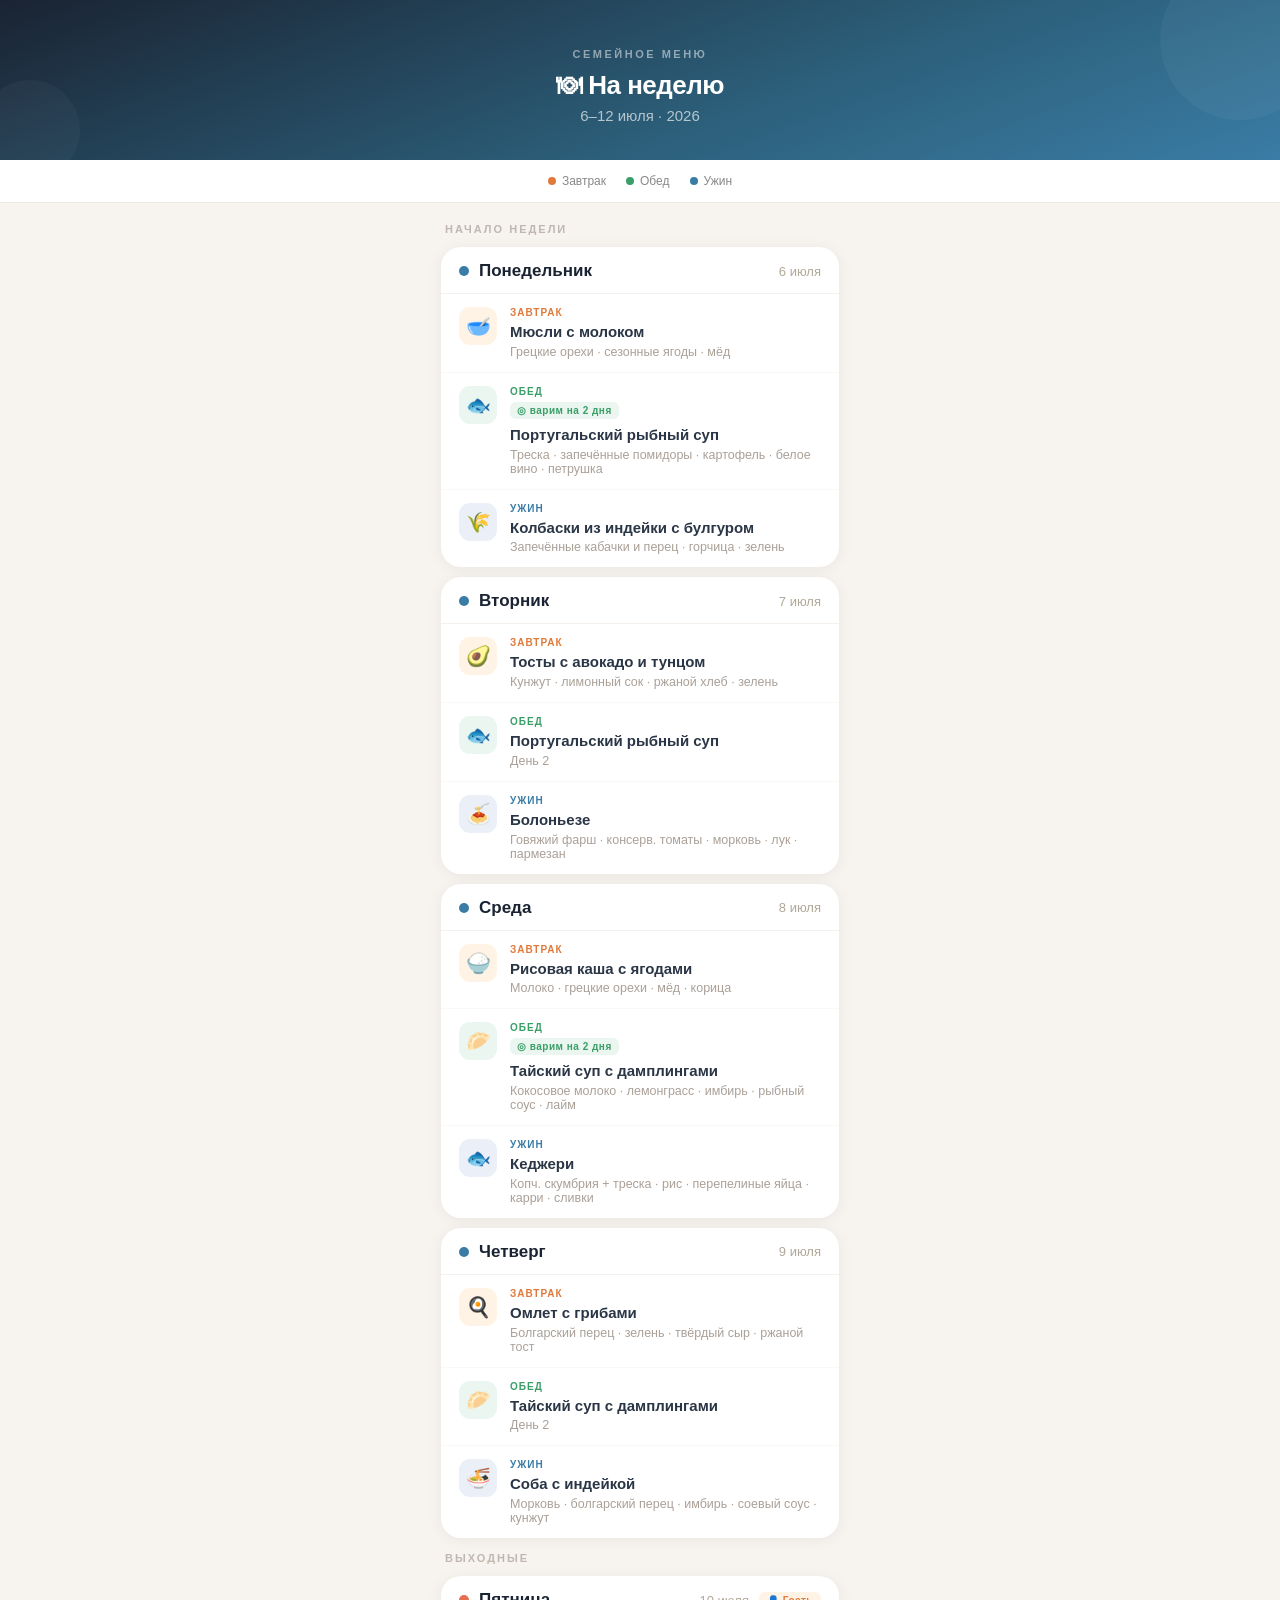
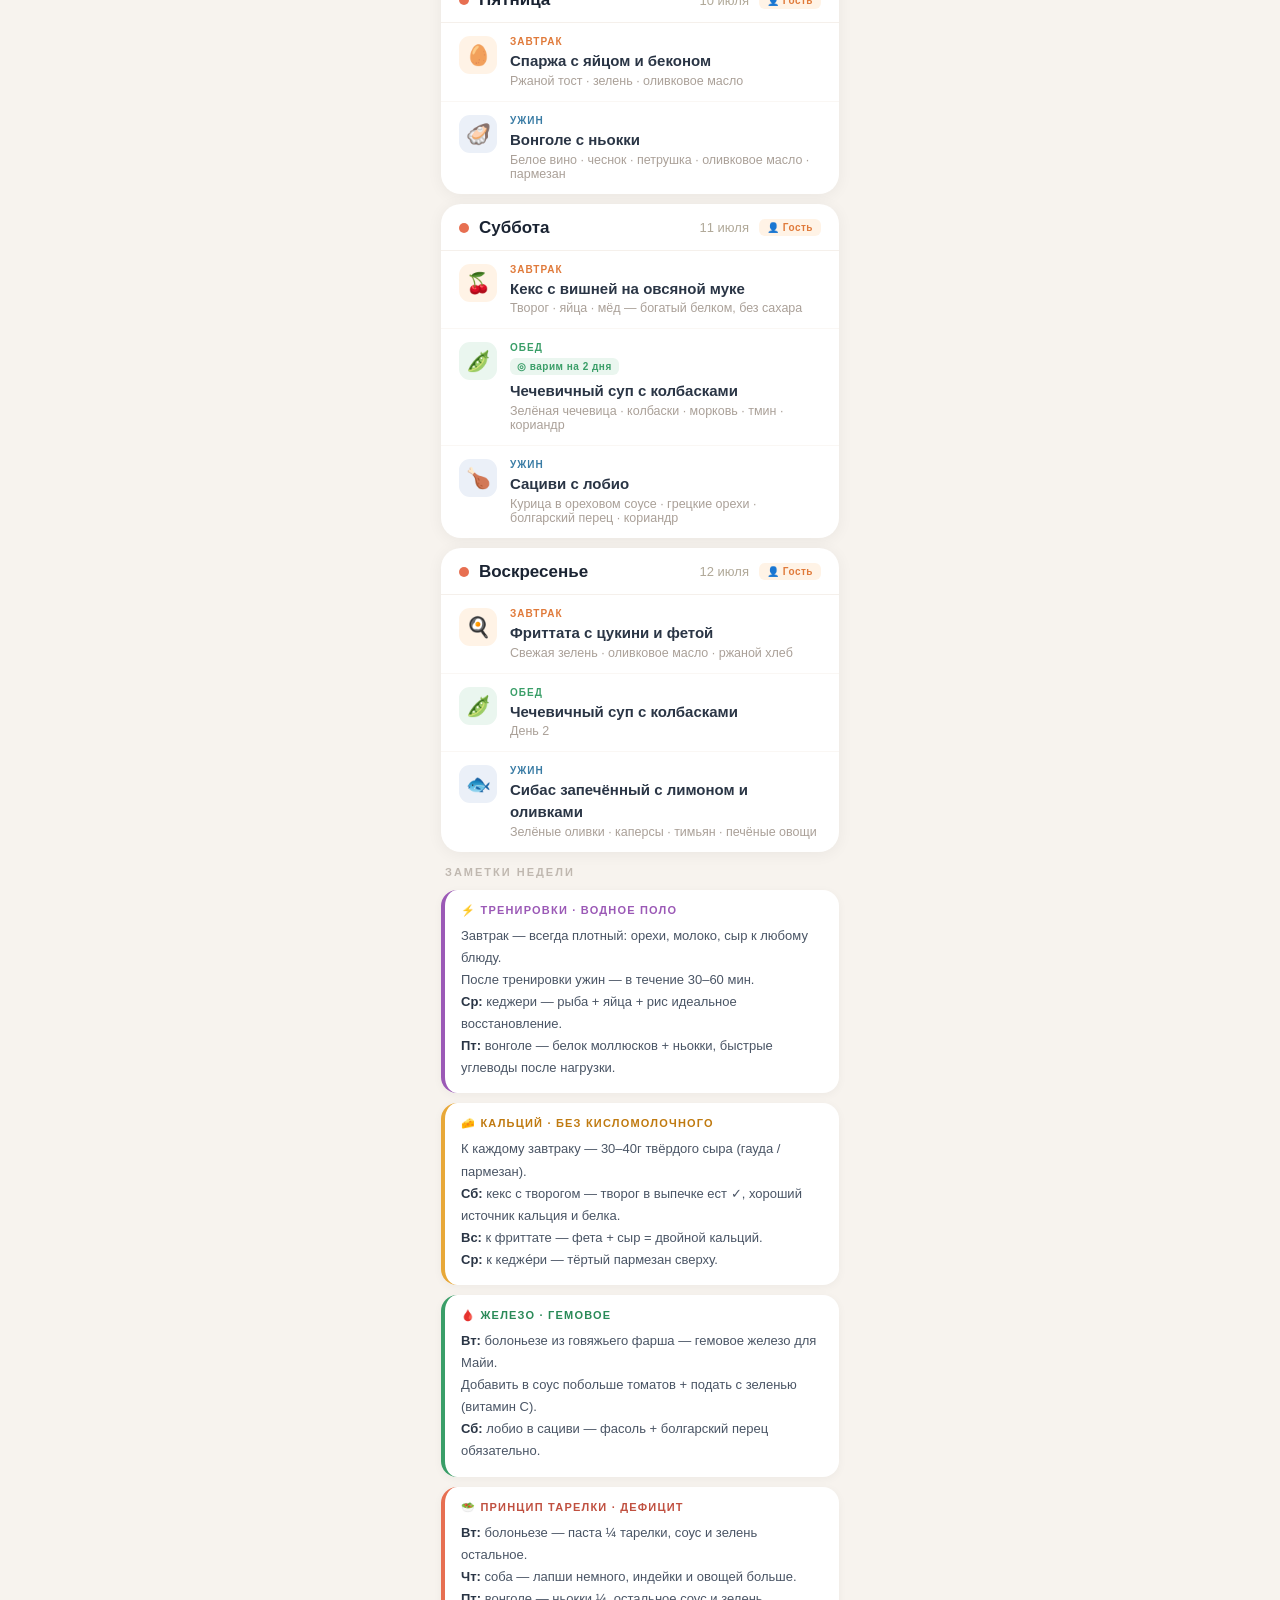
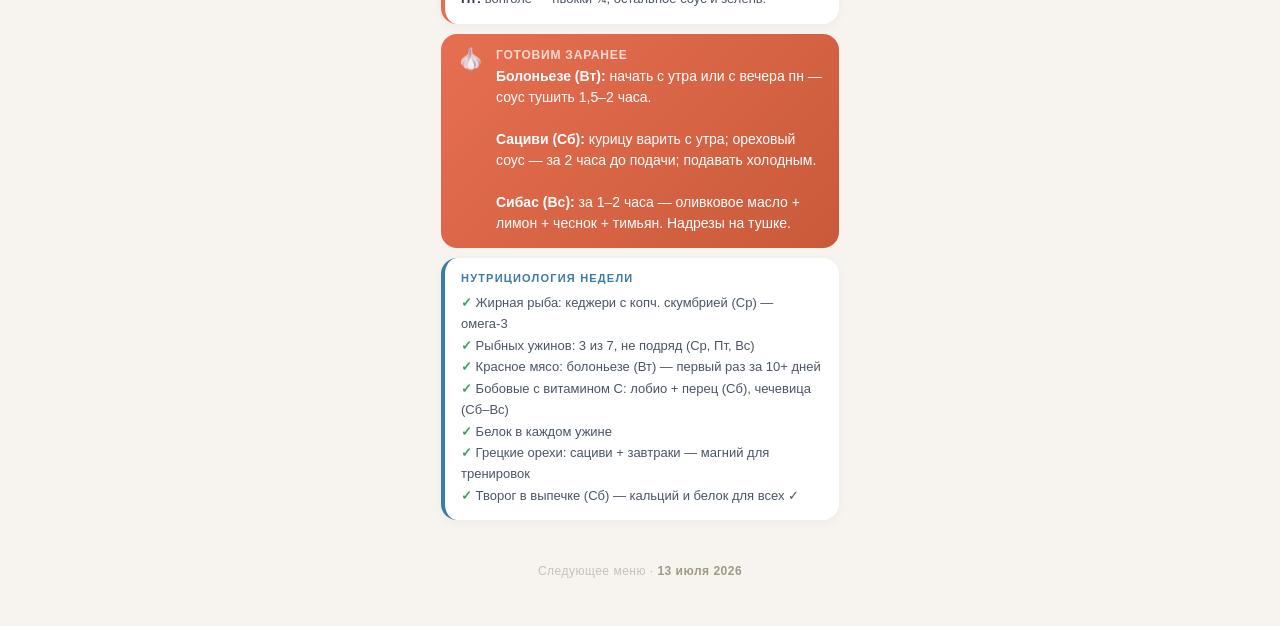
==== commit da11689b: "Меню 6–12 июля: финальная версия с поправками — Неделя переведена на Пн 6 – Вс 12 июля — Вонголе и с" ====
--- a/menu.html
+++ b/menu.html
@@ -3,7 +3,7 @@
 <head>
 <meta charset="UTF-8">
 <meta name="viewport" content="width=device-width, initial-scale=1.0, maximum-scale=1.0, user-scalable=no">
-<title>Меню · 12–18 июля</title>
+<title>Меню · 6–12 июля</title>
 <style>
   * { margin: 0; padding: 0; box-sizing: border-box; }
 
@@ -254,7 +254,7 @@
 <div class="header">
   <div class="header-label">Семейное меню</div>
   <div class="header-title">🍽 На неделю</div>
-  <div class="header-dates">12–18 июля · 2026</div>
+  <div class="header-dates">6–12 июля · 2026</div>
 </div>
 
 <div class="legend">
@@ -265,22 +265,88 @@
 
 <div class="content">
 
-  <div class="section-title">Выходные</div>
-
-  <!-- СУББОТА -->
-  <div class="day-card">
-    <div class="day-header">
-      <div class="day-dot dot-weekend"></div>
-      <div class="day-name">Суббота</div>
-      <div class="day-date">12 июля</div>
-      <div class="guest-badge">👤 Гость</div>
-    </div>
-    <div class="meal">
-      <div class="meal-icon icon-b">🥚</div>
-      <div class="meal-content">
-        <div class="meal-label label-b">Завтрак</div>
-        <div class="meal-text">Спаржа с яйцом и беконом</div>
-        <div class="meal-sub">Ржаной тост · зелень · оливковое масло</div>
+  <div class="section-title">Начало недели</div>
+
+  <!-- ПОНЕДЕЛЬНИК -->
+  <div class="day-card">
+    <div class="day-header">
+      <div class="day-dot dot-weekday"></div>
+      <div class="day-name">Понедельник</div>
+      <div class="day-date">6 июля</div>
+    </div>
+    <div class="meal">
+      <div class="meal-icon icon-b">🥣</div>
+      <div class="meal-content">
+        <div class="meal-label label-b">Завтрак</div>
+        <div class="meal-text">Мюсли с молоком</div>
+        <div class="meal-sub">Грецкие орехи · сезонные ягоды · мёд</div>
+      </div>
+    </div>
+    <div class="meal">
+      <div class="meal-icon icon-l">🐟</div>
+      <div class="meal-content">
+        <div class="meal-label label-l">Обед</div>
+        <div class="soup-tag">◎ варим на 2 дня</div>
+        <div class="meal-text">Португальский рыбный суп</div>
+        <div class="meal-sub">Треска · запечённые помидоры · картофель · белое вино · петрушка</div>
+      </div>
+    </div>
+    <div class="meal">
+      <div class="meal-icon icon-d">🌾</div>
+      <div class="meal-content">
+        <div class="meal-label label-d">Ужин</div>
+        <div class="meal-text">Колбаски из индейки с булгуром</div>
+        <div class="meal-sub">Запечённые кабачки и перец · горчица · зелень</div>
+      </div>
+    </div>
+  </div>
+
+  <!-- ВТОРНИК -->
+  <div class="day-card">
+    <div class="day-header">
+      <div class="day-dot dot-weekday"></div>
+      <div class="day-name">Вторник</div>
+      <div class="day-date">7 июля</div>
+    </div>
+    <div class="meal">
+      <div class="meal-icon icon-b">🥑</div>
+      <div class="meal-content">
+        <div class="meal-label label-b">Завтрак</div>
+        <div class="meal-text">Тосты с авокадо и тунцом</div>
+        <div class="meal-sub">Кунжут · лимонный сок · ржаной хлеб · зелень</div>
+      </div>
+    </div>
+    <div class="meal">
+      <div class="meal-icon icon-l">🐟</div>
+      <div class="meal-content">
+        <div class="meal-label label-l">Обед</div>
+        <div class="meal-text">Португальский рыбный суп</div>
+        <div class="meal-sub">День 2</div>
+      </div>
+    </div>
+    <div class="meal">
+      <div class="meal-icon icon-d">🍝</div>
+      <div class="meal-content">
+        <div class="meal-label label-d">Ужин</div>
+        <div class="meal-text">Болоньезе</div>
+        <div class="meal-sub">Говяжий фарш · консерв. томаты · морковь · лук · пармезан</div>
+      </div>
+    </div>
+  </div>
+
+  <!-- СРЕДА -->
+  <div class="day-card">
+    <div class="day-header">
+      <div class="day-dot dot-weekday"></div>
+      <div class="day-name">Среда</div>
+      <div class="day-date">8 июля</div>
+    </div>
+    <div class="meal">
+      <div class="meal-icon icon-b">🍚</div>
+      <div class="meal-content">
+        <div class="meal-label label-b">Завтрак</div>
+        <div class="meal-text">Рисовая каша с ягодами</div>
+        <div class="meal-sub">Молоко · грецкие орехи · мёд · корица</div>
       </div>
     </div>
     <div class="meal">
@@ -293,29 +359,28 @@
       </div>
     </div>
     <div class="meal">
-      <div class="meal-icon icon-d">🍗</div>
-      <div class="meal-content">
-        <div class="meal-label label-d">Ужин</div>
-        <div class="meal-text">Сациви с лобио</div>
-        <div class="meal-sub">Курица в ореховом соусе · грецкие орехи · болгарский перец · кориандр</div>
-      </div>
-    </div>
-  </div>
-
-  <!-- ВОСКРЕСЕНЬЕ -->
-  <div class="day-card">
-    <div class="day-header">
-      <div class="day-dot dot-weekend"></div>
-      <div class="day-name">Воскресенье</div>
-      <div class="day-date">13 июля</div>
-      <div class="guest-badge">👤 Гость</div>
+      <div class="meal-icon icon-d">🐟</div>
+      <div class="meal-content">
+        <div class="meal-label label-d">Ужин</div>
+        <div class="meal-text">Кеджери</div>
+        <div class="meal-sub">Копч. скумбрия + треска · рис · перепелиные яйца · карри · сливки</div>
+      </div>
+    </div>
+  </div>
+
+  <!-- ЧЕТВЕРГ -->
+  <div class="day-card">
+    <div class="day-header">
+      <div class="day-dot dot-weekday"></div>
+      <div class="day-name">Четверг</div>
+      <div class="day-date">9 июля</div>
     </div>
     <div class="meal">
       <div class="meal-icon icon-b">🍳</div>
       <div class="meal-content">
         <div class="meal-label label-b">Завтрак</div>
-        <div class="meal-text">Фриттата с цукини и фетой</div>
-        <div class="meal-sub">Свежая зелень · оливковое масло · ржаной хлеб</div>
+        <div class="meal-text">Омлет с грибами</div>
+        <div class="meal-sub">Болгарский перец · зелень · твёрдый сыр · ржаной тост</div>
       </div>
     </div>
     <div class="meal">
@@ -327,97 +392,57 @@
       </div>
     </div>
     <div class="meal">
-      <div class="meal-icon icon-d">🫙</div>
-      <div class="meal-content">
-        <div class="meal-label label-d">Ужин</div>
-        <div class="meal-text">Ньокки с курицей и соусом песто</div>
-        <div class="meal-sub">Пармезан · базилик · черри · кедровые орехи</div>
-      </div>
-    </div>
-  </div>
-
-  <div class="section-title">Будни</div>
-
-  <!-- ПОНЕДЕЛЬНИК -->
-  <div class="day-card">
-    <div class="day-header">
-      <div class="day-dot dot-weekday"></div>
-      <div class="day-name">Понедельник</div>
-      <div class="day-date">14 июля</div>
-    </div>
-    <div class="meal">
-      <div class="meal-icon icon-b">🥣</div>
-      <div class="meal-content">
-        <div class="meal-label label-b">Завтрак</div>
-        <div class="meal-text">Мюсли с молоком</div>
-        <div class="meal-sub">Грецкие орехи · сезонные ягоды · мёд</div>
-      </div>
-    </div>
-    <div class="meal">
-      <div class="meal-icon icon-l">🐟</div>
-      <div class="meal-content">
-        <div class="meal-label label-l">Обед</div>
-        <div class="soup-tag">◎ варим на 2 дня</div>
-        <div class="meal-text">Португальский рыбный суп</div>
-        <div class="meal-sub">Треска · запечённые помидоры · картофель · белое вино · петрушка</div>
-      </div>
-    </div>
-    <div class="meal">
-      <div class="meal-icon icon-d">🌾</div>
-      <div class="meal-content">
-        <div class="meal-label label-d">Ужин</div>
-        <div class="meal-text">Колбаски из индейки с булгуром</div>
-        <div class="meal-sub">Запечённые овощи · горчица · зелень</div>
-      </div>
-    </div>
-  </div>
-
-  <!-- ВТОРНИК -->
-  <div class="day-card">
-    <div class="day-header">
-      <div class="day-dot dot-weekday"></div>
-      <div class="day-name">Вторник</div>
-      <div class="day-date">15 июля</div>
-    </div>
-    <div class="meal">
-      <div class="meal-icon icon-b">🥑</div>
-      <div class="meal-content">
-        <div class="meal-label label-b">Завтрак</div>
-        <div class="meal-text">Тосты с авокадо и тунцом</div>
-        <div class="meal-sub">Кунжут · лимонный сок · ржаной хлеб · зелень</div>
-      </div>
-    </div>
-    <div class="meal">
-      <div class="meal-icon icon-l">🐟</div>
-      <div class="meal-content">
-        <div class="meal-label label-l">Обед</div>
-        <div class="meal-text">Португальский рыбный суп</div>
-        <div class="meal-sub">День 2</div>
-      </div>
-    </div>
-    <div class="meal">
-      <div class="meal-icon icon-d">🍝</div>
-      <div class="meal-content">
-        <div class="meal-label label-d">Ужин</div>
-        <div class="meal-text">Болоньезе</div>
-        <div class="meal-sub">Говяжий фарш · консерв. томаты · морковь · лук · пармезан</div>
-      </div>
-    </div>
-  </div>
-
-  <!-- СРЕДА -->
-  <div class="day-card">
-    <div class="day-header">
-      <div class="day-dot dot-weekday"></div>
-      <div class="day-name">Среда</div>
-      <div class="day-date">16 июля</div>
-    </div>
-    <div class="meal">
-      <div class="meal-icon icon-b">🍚</div>
-      <div class="meal-content">
-        <div class="meal-label label-b">Завтрак</div>
-        <div class="meal-text">Рисовая каша с ягодами</div>
-        <div class="meal-sub">Молоко · грецкие орехи · мёд · корица</div>
+      <div class="meal-icon icon-d">🍜</div>
+      <div class="meal-content">
+        <div class="meal-label label-d">Ужин</div>
+        <div class="meal-text">Соба с индейкой</div>
+        <div class="meal-sub">Морковь · болгарский перец · имбирь · соевый соус · кунжут</div>
+      </div>
+    </div>
+  </div>
+
+  <div class="section-title">Выходные</div>
+
+  <!-- ПЯТНИЦА -->
+  <div class="day-card">
+    <div class="day-header">
+      <div class="day-dot dot-weekend"></div>
+      <div class="day-name">Пятница</div>
+      <div class="day-date">10 июля</div>
+      <div class="guest-badge">👤 Гость</div>
+    </div>
+    <div class="meal">
+      <div class="meal-icon icon-b">🥚</div>
+      <div class="meal-content">
+        <div class="meal-label label-b">Завтрак</div>
+        <div class="meal-text">Спаржа с яйцом и беконом</div>
+        <div class="meal-sub">Ржаной тост · зелень · оливковое масло</div>
+      </div>
+    </div>
+    <div class="meal">
+      <div class="meal-icon icon-d">🦪</div>
+      <div class="meal-content">
+        <div class="meal-label label-d">Ужин</div>
+        <div class="meal-text">Вонголе с ньокки</div>
+        <div class="meal-sub">Белое вино · чеснок · петрушка · оливковое масло · пармезан</div>
+      </div>
+    </div>
+  </div>
+
+  <!-- СУББОТА -->
+  <div class="day-card">
+    <div class="day-header">
+      <div class="day-dot dot-weekend"></div>
+      <div class="day-name">Суббота</div>
+      <div class="day-date">11 июля</div>
+      <div class="guest-badge">👤 Гость</div>
+    </div>
+    <div class="meal">
+      <div class="meal-icon icon-b">🍒</div>
+      <div class="meal-content">
+        <div class="meal-label label-b">Завтрак</div>
+        <div class="meal-text">Кекс с вишней на овсяной муке</div>
+        <div class="meal-sub">Творог · яйца · мёд — богатый белком, без сахара</div>
       </div>
     </div>
     <div class="meal">
@@ -430,28 +455,29 @@
       </div>
     </div>
     <div class="meal">
-      <div class="meal-icon icon-d">🐟</div>
-      <div class="meal-content">
-        <div class="meal-label label-d">Ужин</div>
-        <div class="meal-text">Кеджери</div>
-        <div class="meal-sub">Треска + копч. скумбрия · рис · перепелиные яйца · карри · сливки</div>
-      </div>
-    </div>
-  </div>
-
-  <!-- ЧЕТВЕРГ -->
-  <div class="day-card">
-    <div class="day-header">
-      <div class="day-dot dot-weekday"></div>
-      <div class="day-name">Четверг</div>
-      <div class="day-date">17 июля</div>
+      <div class="meal-icon icon-d">🍗</div>
+      <div class="meal-content">
+        <div class="meal-label label-d">Ужин</div>
+        <div class="meal-text">Сациви с лобио</div>
+        <div class="meal-sub">Курица в ореховом соусе · грецкие орехи · болгарский перец · кориандр</div>
+      </div>
+    </div>
+  </div>
+
+  <!-- ВОСКРЕСЕНЬЕ -->
+  <div class="day-card">
+    <div class="day-header">
+      <div class="day-dot dot-weekend"></div>
+      <div class="day-name">Воскресенье</div>
+      <div class="day-date">12 июля</div>
+      <div class="guest-badge">👤 Гость</div>
     </div>
     <div class="meal">
       <div class="meal-icon icon-b">🍳</div>
       <div class="meal-content">
         <div class="meal-label label-b">Завтрак</div>
-        <div class="meal-text">Омлет с грибами</div>
-        <div class="meal-sub">Болгарский перец · зелень · твёрдый сыр · тост</div>
+        <div class="meal-text">Фриттата с цукини и фетой</div>
+        <div class="meal-sub">Свежая зелень · оливковое масло · ржаной хлеб</div>
       </div>
     </div>
     <div class="meal">
@@ -463,32 +489,6 @@
       </div>
     </div>
     <div class="meal">
-      <div class="meal-icon icon-d">🍜</div>
-      <div class="meal-content">
-        <div class="meal-label label-d">Ужин</div>
-        <div class="meal-text">Рисовая лапша с индейкой по-азиатски</div>
-        <div class="meal-sub">Морковь · болгарский перец · имбирь · соевый соус · кунжут</div>
-      </div>
-    </div>
-  </div>
-
-  <!-- ПЯТНИЦА -->
-  <div class="day-card">
-    <div class="day-header">
-      <div class="day-dot dot-weekend"></div>
-      <div class="day-name">Пятница</div>
-      <div class="day-date">18 июля</div>
-      <div class="guest-badge">👤 Гость</div>
-    </div>
-    <div class="meal">
-      <div class="meal-icon icon-b">🍒</div>
-      <div class="meal-content">
-        <div class="meal-label label-b">Завтрак</div>
-        <div class="meal-text">Кекс с вишней</div>
-        <div class="meal-sub">+ твёрдый сыр 30г · грецкие орехи (белок обязательно)</div>
-      </div>
-    </div>
-    <div class="meal">
       <div class="meal-icon icon-d">🐟</div>
       <div class="meal-content">
         <div class="meal-label label-d">Ужин</div>
@@ -504,10 +504,10 @@
   <div class="note-card">
     <div class="note-title">⚡ Тренировки · водное поло</div>
     <div class="note-row">
-      Завтрак — всегда плотный, добавлять сыр и орехи к любому блюду.<br>
+      Завтрак — всегда плотный: орехи, молоко, сыр к любому блюду.<br>
       После тренировки ужин — в течение 30–60 мин.<br>
-      <b>Ср:</b> кеджери после тренировки — белок (яйца + рыба) + рис, идеально.<br>
-      <b>Сб:</b> сациви — курица + ореховый соус, богатый белком и магнием.
+      <b>Ср:</b> кеджери — рыба + яйца + рис идеальное восстановление.<br>
+      <b>Пт:</b> вонголе — белок моллюсков + ньокки, быстрые углеводы после нагрузки.
     </div>
   </div>
 
@@ -515,27 +515,27 @@
     <div class="note-title" style="color: #C07A10;">🧀 Кальций · без кисломолочного</div>
     <div class="note-row">
       К каждому завтраку — 30–40г твёрдого сыра (гауда / пармезан).<br>
-      <b>Пт:</b> к кексу — сыр обязательно, не пропускать.<br>
-      <b>Пн:</b> к мюсли — сыр ломтиком рядом.<br>
-      <b>Ср:</b> кеджери с пармезаном сверху — двойной кальций.
+      <b>Сб:</b> кекс с творогом — творог в выпечке ест ✓, хороший источник кальция и белка.<br>
+      <b>Вс:</b> к фриттате — фета + сыр = двойной кальций.<br>
+      <b>Ср:</b> к кедже́ри — тёртый пармезан сверху.
     </div>
   </div>
 
   <div class="note-card" style="border-left-color: #3A9E68;">
     <div class="note-title" style="color: #2A8A58;">🩸 Железо · гемовое</div>
     <div class="note-row">
-      <b>Вт:</b> болоньезе из говяжьего фарша — гемовое железо (14 дней без красного мяса ✓).<br>
+      <b>Вт:</b> болоньезе из говяжьего фарша — гемовое железо для Майи.<br>
       Добавить в соус побольше томатов + подать с зеленью (витамин С).<br>
-      <b>Сб:</b> лобио в сациви — фасоль с болгарским перцем обязательно.
+      <b>Сб:</b> лобио в сациви — фасоль + болгарский перец обязательно.
     </div>
   </div>
 
   <div class="note-card" style="border-left-color: #E76F51;">
     <div class="note-title" style="color: #C05040;">🥗 Принцип тарелки · дефицит</div>
     <div class="note-row">
-      <b>Вт:</b> болоньезе — пасты ¼ тарелки, остальное соус и овощи.<br>
-      <b>Чт:</b> рисовая лапша — лапши немного, овощей и индейки больше.<br>
-      <b>Вс:</b> ньокки с курицей — ньокки ¼, курица + зелень основная часть.
+      <b>Вт:</b> болоньезе — паста ¼ тарелки, соус и зелень остальное.<br>
+      <b>Чт:</b> соба — лапши немного, индейки и овощей больше.<br>
+      <b>Пт:</b> вонголе — ньокки ¼, остальное соус и зелень.
     </div>
   </div>
 
@@ -543,11 +543,11 @@
   <div class="tip-card">
     <div class="tip-emoji">🧄</div>
     <div>
-      <div class="tip-title">Маринуем заранее</div>
+      <div class="tip-title">Готовим заранее</div>
       <div class="tip-text">
-        <b>Сациви (Сб):</b> бульон варить с утра, ореховый соус готовить за 2 часа — курицу разобрать и полить холодным.<br><br>
-        <b>Болоньезе (Вт):</b> начать с утра или с вечера пн — соус тушить 1,5–2 часа для насыщенного вкуса.<br><br>
-        <b>Сибас (Пт):</b> за 1–2 часа — оливковое масло + лимон + чеснок + тимьян. Надрезы на тушке.
+        <b>Болоньезе (Вт):</b> начать с утра или с вечера пн — соус тушить 1,5–2 часа.<br><br>
+        <b>Сациви (Сб):</b> курицу варить с утра; ореховый соус — за 2 часа до подачи; подавать холодным.<br><br>
+        <b>Сибас (Вс):</b> за 1–2 часа — оливковое масло + лимон + чеснок + тимьян. Надрезы на тушке.
       </div>
     </div>
   </div>
@@ -556,21 +556,20 @@
   <div class="nutri-card">
     <div class="nutri-title">Нутрициология недели</div>
     <div class="nutri-row">
-      <span class="ok">✓</span> Жирная рыба: кеджери + копч. скумбрия (Ср) — омега-3<br>
-      <span class="ok">✓</span> Белая рыба: треска в супе (Пн–Вт), сибас (Пт)<br>
-      <span class="ok">✓</span> Рыбных ужинов: 2 из 7, не подряд (Ср, Пт)<br>
-      <span class="ok">✓</span> Красное мясо: болоньезе (Вт) — ровно 10 дней от котлет<br>
-      <span class="ok">✓</span> Бобовые с витамином С: лобио + перец (Сб), чечевица (Ср–Чт)<br>
+      <span class="ok">✓</span> Жирная рыба: кеджери с копч. скумбрией (Ср) — омега-3<br>
+      <span class="ok">✓</span> Рыбных ужинов: 3 из 7, не подряд (Ср, Пт, Вс)<br>
+      <span class="ok">✓</span> Красное мясо: болоньезе (Вт) — первый раз за 10+ дней<br>
+      <span class="ok">✓</span> Бобовые с витамином С: лобио + перец (Сб), чечевица (Сб–Вс)<br>
       <span class="ok">✓</span> Белок в каждом ужине<br>
       <span class="ok">✓</span> Грецкие орехи: сациви + завтраки — магний для тренировок<br>
-      <span class="warn">!</span> Вонголе и соба заменены — цикл блюд соблюдён
+      <span class="ok">✓</span> Творог в выпечке (Сб) — кальций и белок для всех ✓
     </div>
   </div>
 
 </div>
 
 <div class="footer">
-  Следующее меню · <strong>19 июля 2026</strong>
+  Следующее меню · <strong>13 июля 2026</strong>
 </div>
 
 </body>
